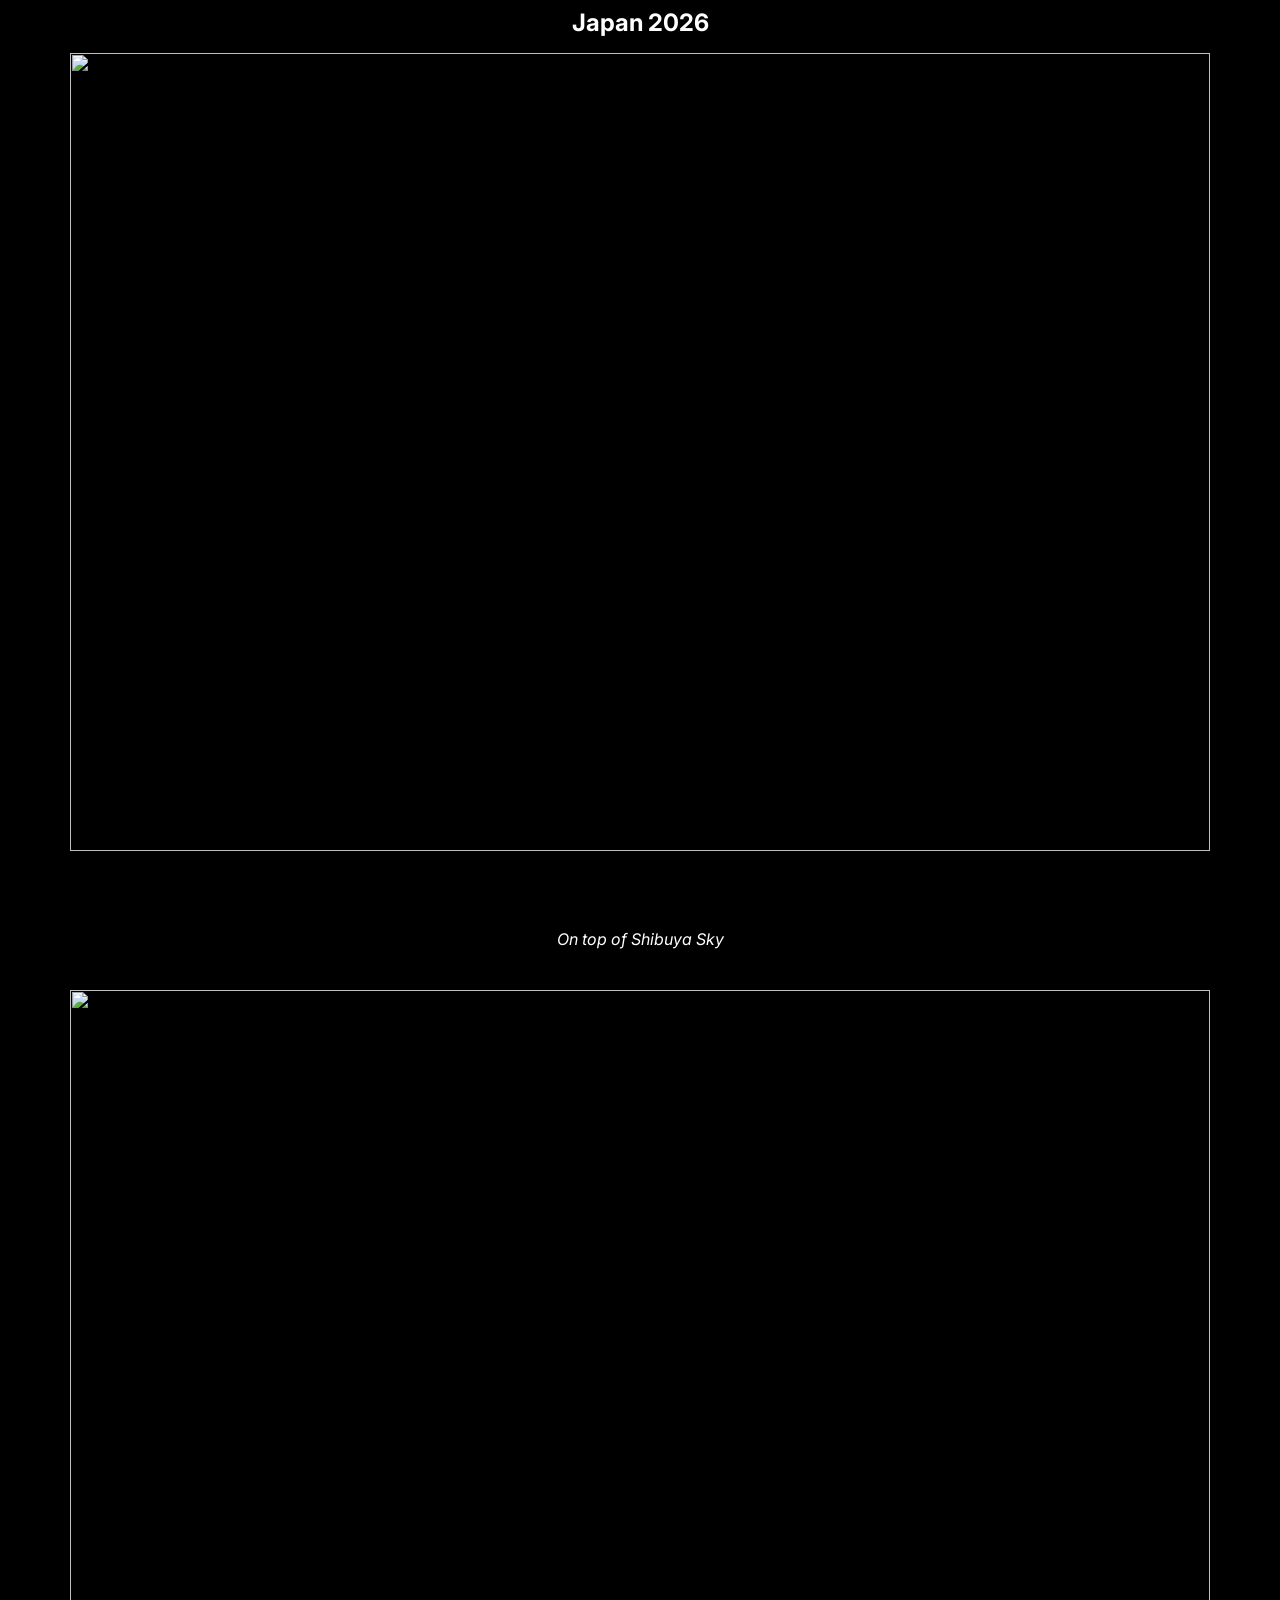
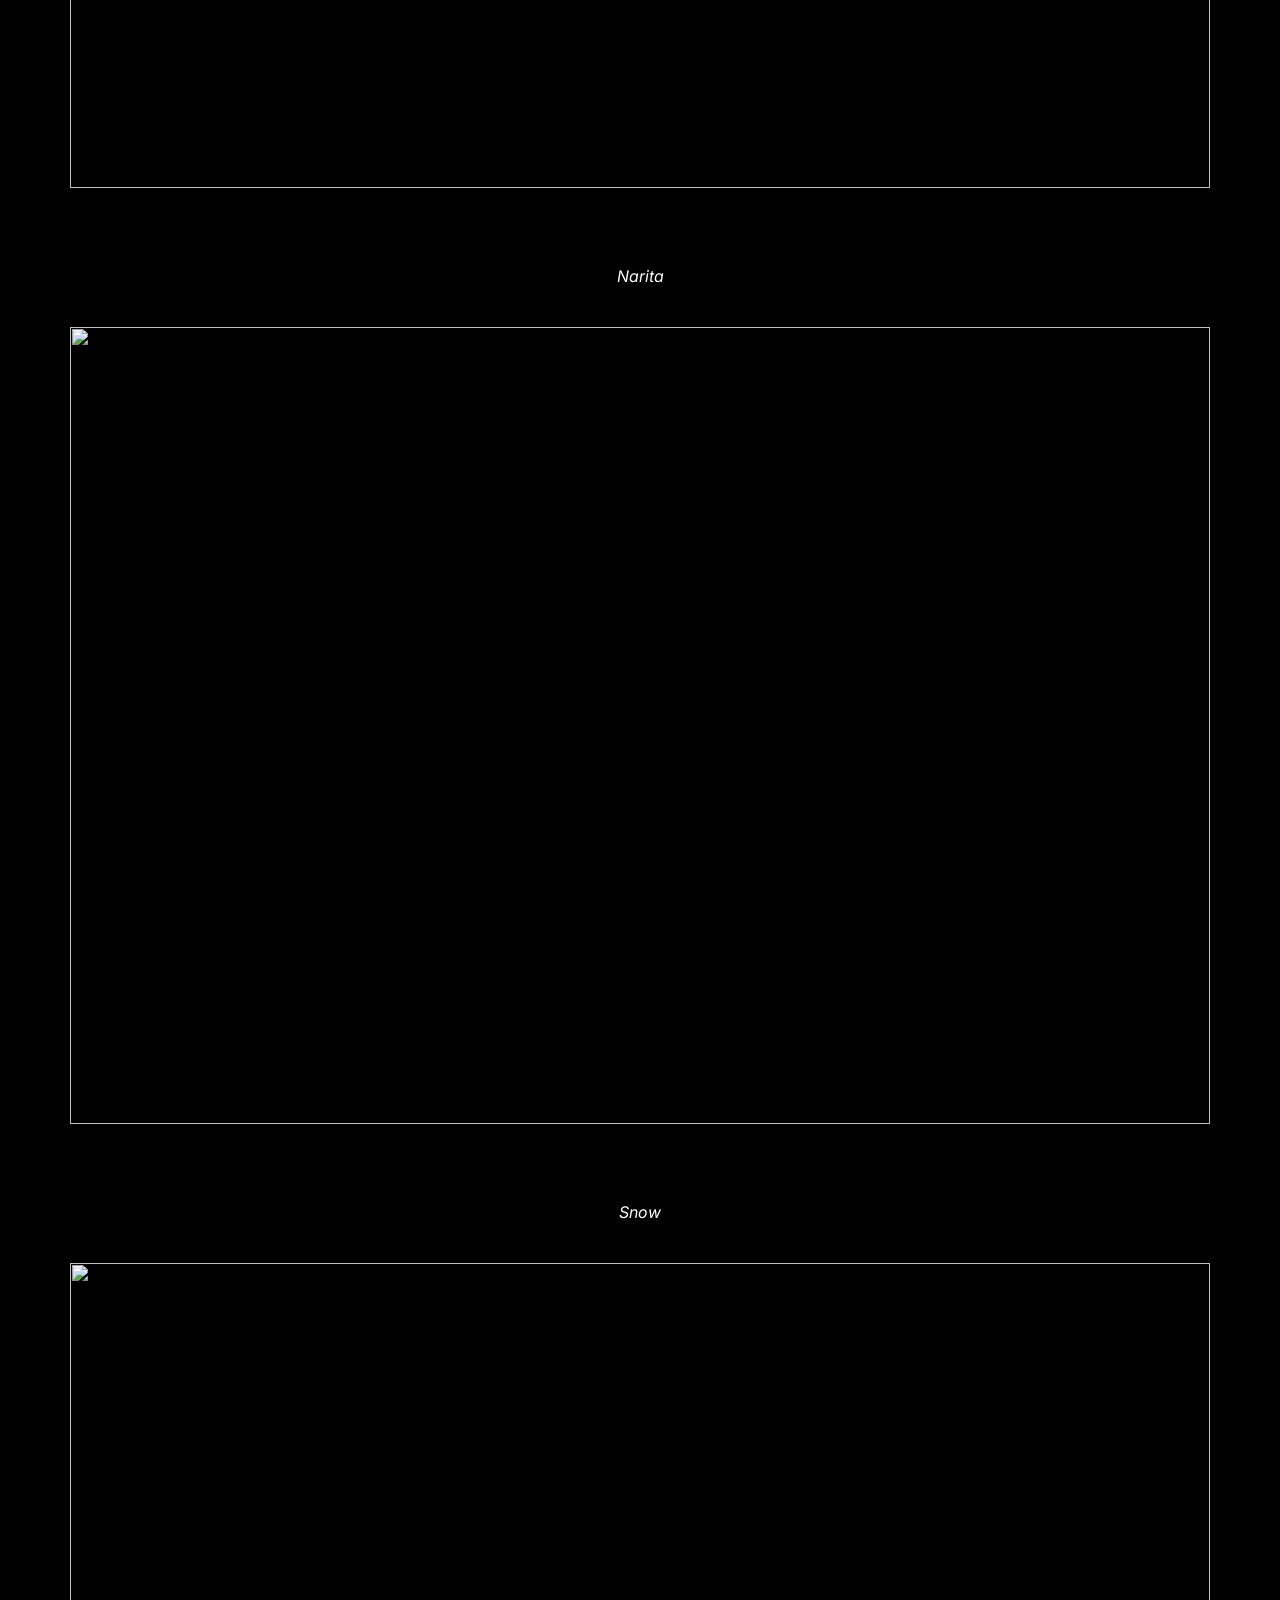
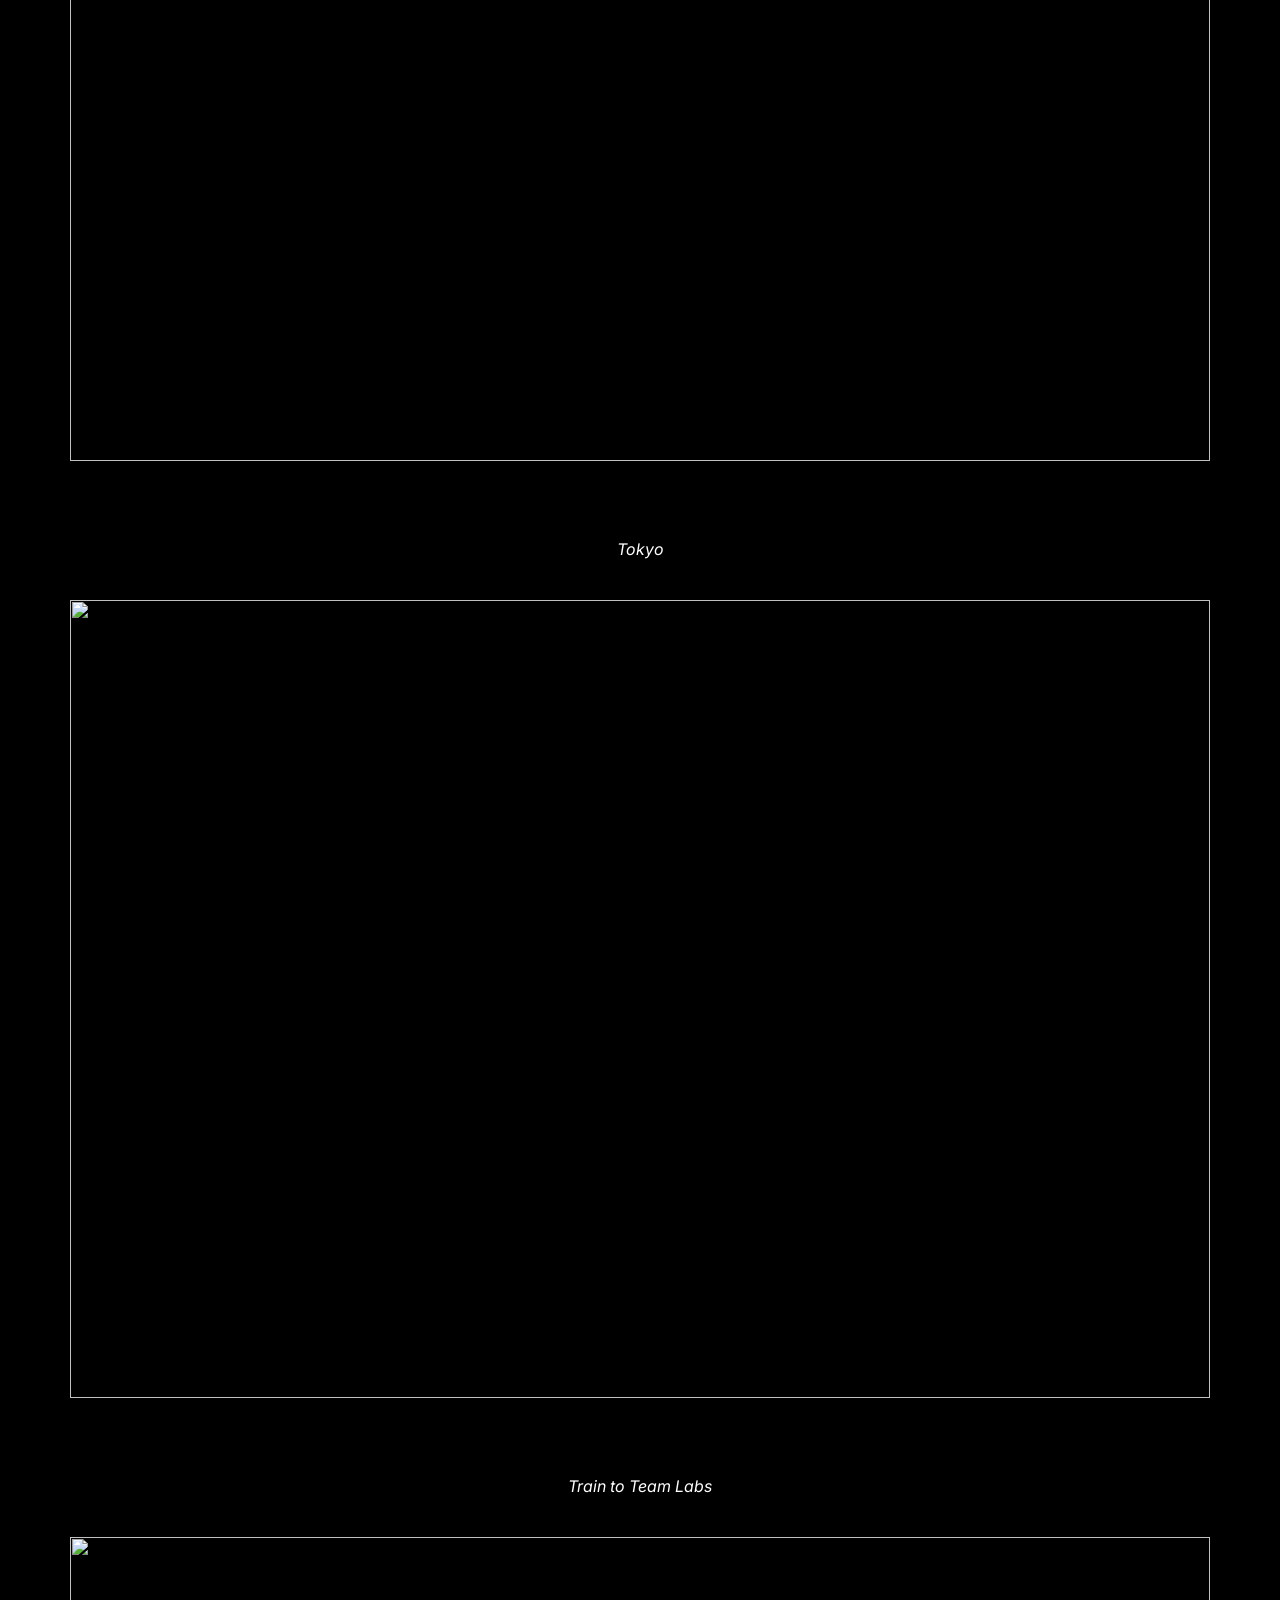
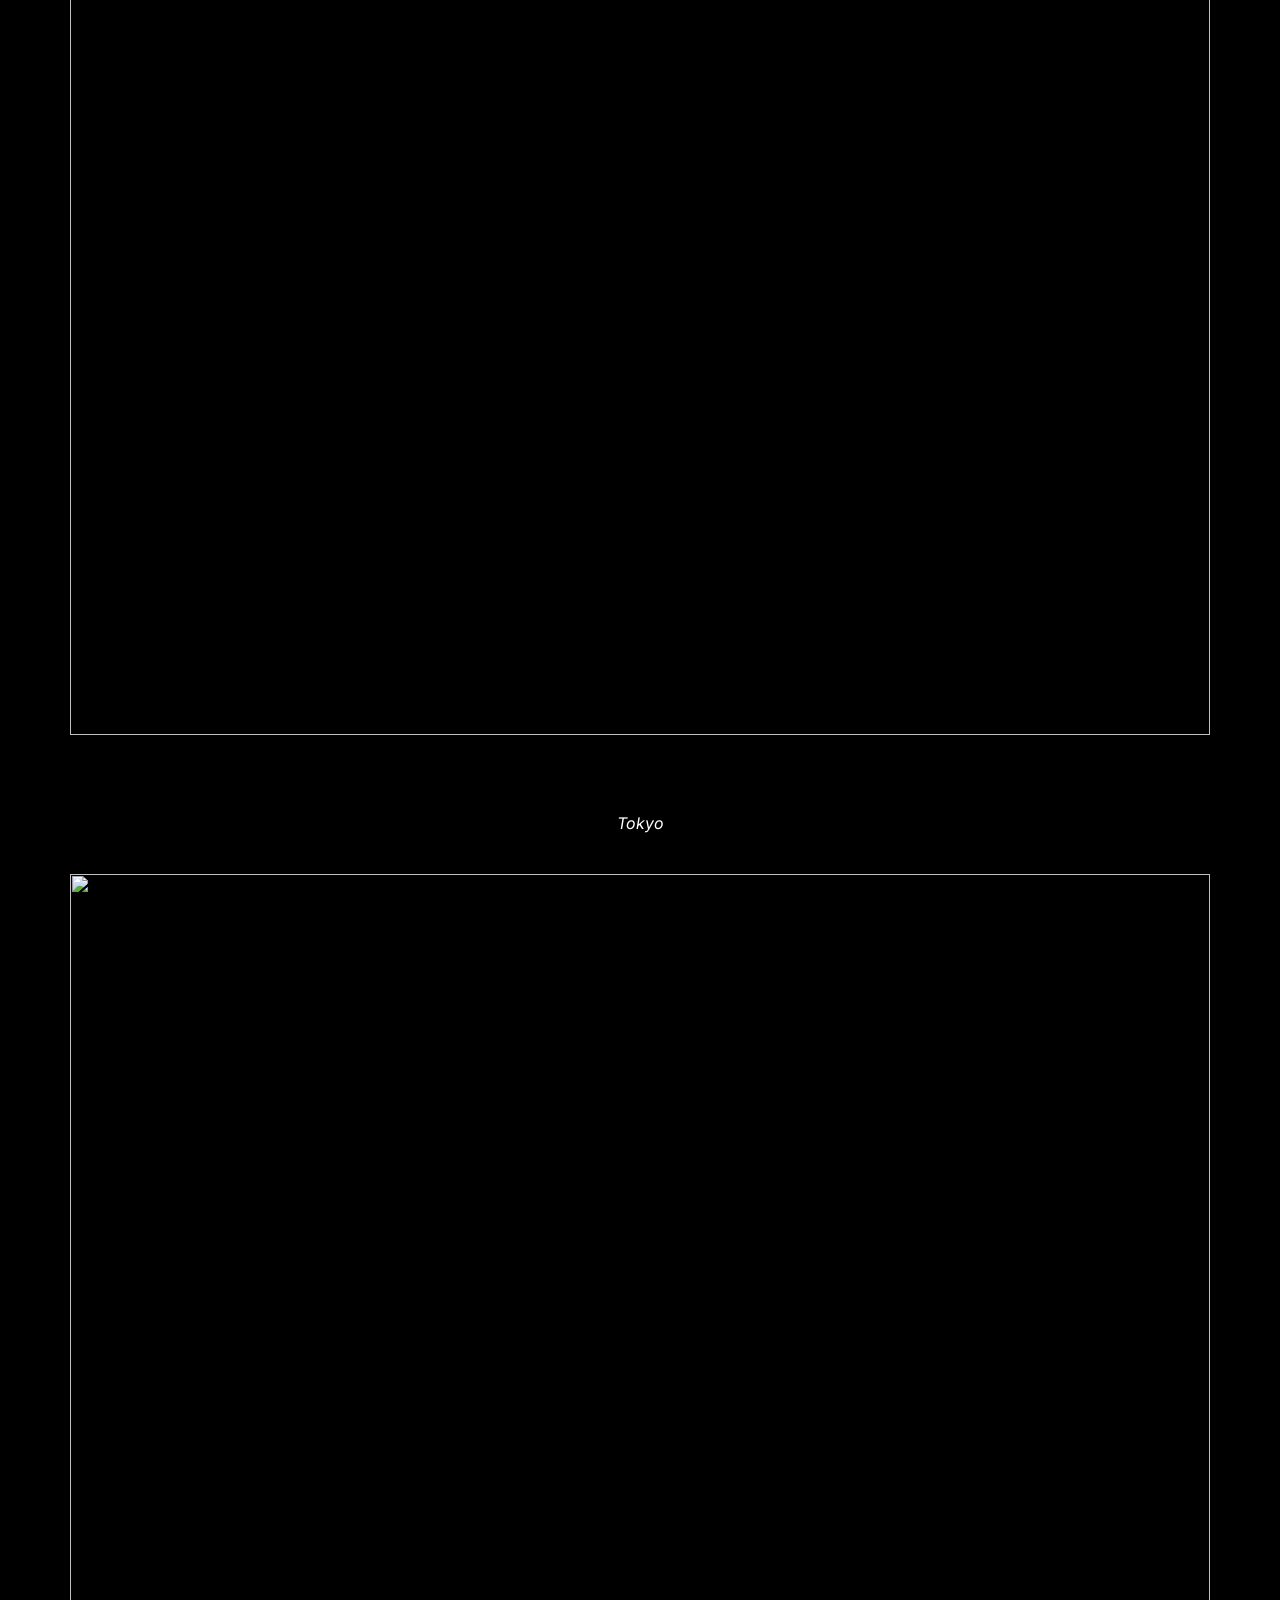
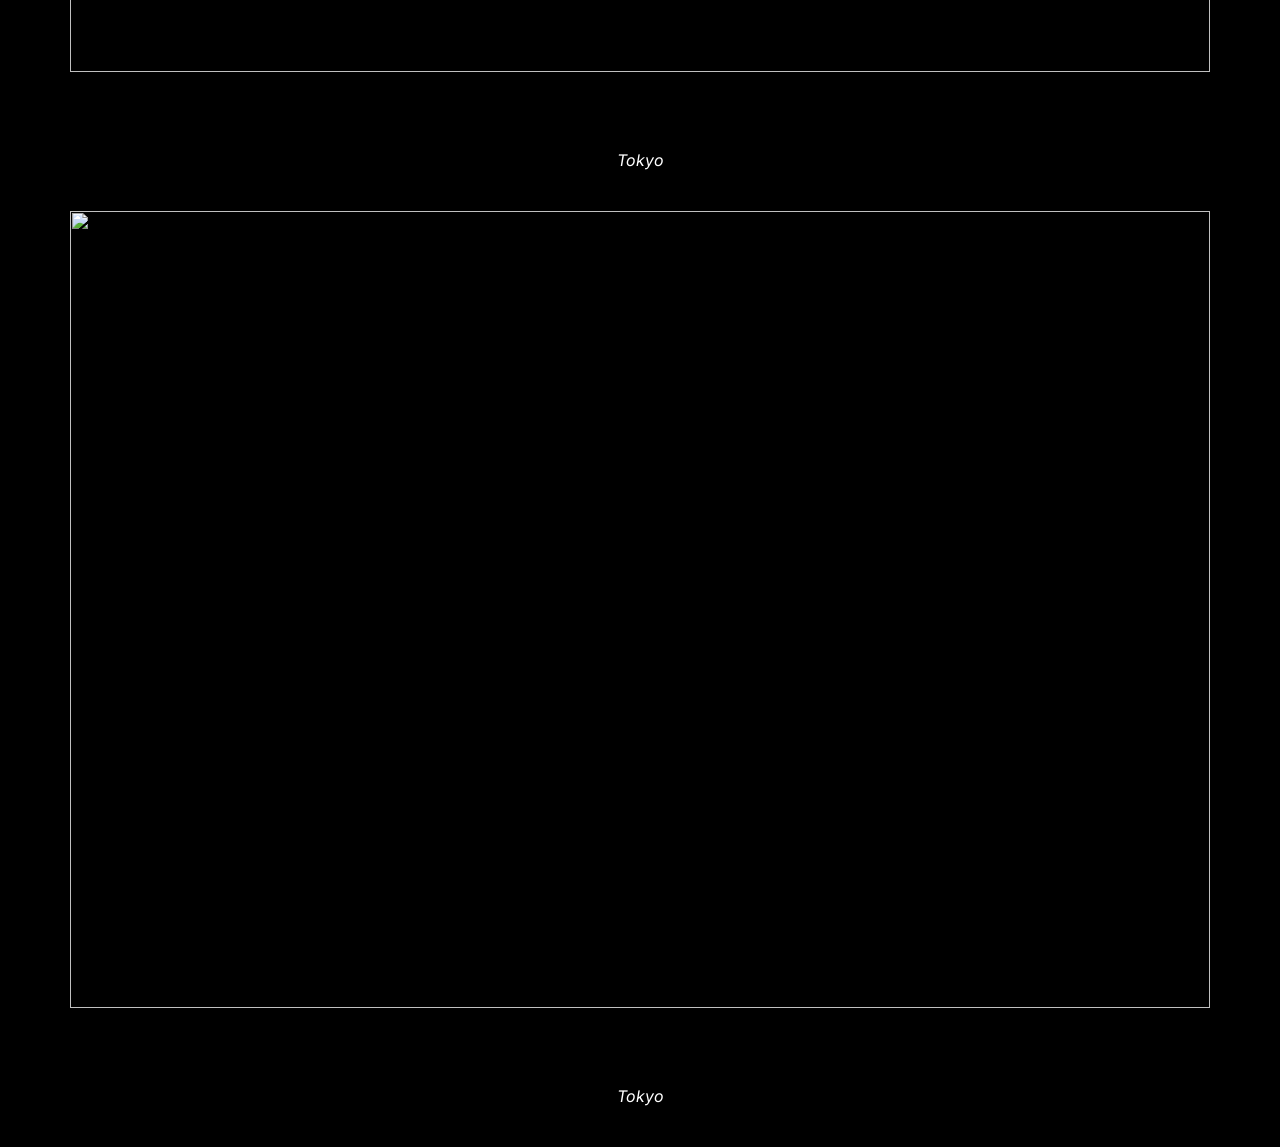
==== japan2026.html @ fd0d2f15 "Japan post, index page" ====
<html>
    <head>
<title>Adam's Photography</title>
<link rel="stylesheet" href="/styles.css">
<link rel="preconnect" href="https://fonts.googleapis.com">
<link rel="preconnect" href="https://fonts.gstatic.com" crossorigin>
<link href="https://fonts.googleapis.com/css2?family=Inter:ital,opsz,wght@0,14..32,100..900;1,14..32,100..900&display=swap" rel="stylesheet">
<style>
    body {
    background-color: black;
    }
    h1,p {
        color: white;
    }
</style>   
</head>
    <body>
        <div align="center">
            <h1>Japan 2026</h1>
            <img width="95%" src="/japan2026/japan1.jpg" />
            <p class="caption-white">On top of Shibuya Sky</p>
            <img width="95%" src="/japan2026/japan2.jpg" />
            <p class="caption-white">Narita</p>
            <img width="95%" src="/japan2026/japan3.jpg" />
            <p class="caption-white">Snow</p>
            <img width="95%" src="/japan2026/japan4.jpg" />
            <p class="caption-white">Tokyo</p>
            <img width="95%" src="/japan2026/japan5.jpg" />
            <p class="caption-white">Train to Team Labs</p>
            <img width="95%" src="/japan2026/japan6.jpg" />
            <p class="caption-white">Tokyo</p>
            <img width="95%" src="/japan2026/japan7.jpg" />
            <p class="caption-white">Tokyo</p>
            <img width="95%" src="/japan2026/japan8.jpg" />
            <p class="caption-white">Tokyo</p>
    </body>
    </div>
</html>
---- styles.css ----
h1 {
  font-family: "Inter", sans-serif;
  font-optical-sizing: auto;
  font-weight: <weight>;
  font-style: normal;
  font-size: 24px;
}
p, th, td {
  font-family: "Inter", sans-serif;
  font-optical-sizing: auto;
  font-weight: <weight>;
  font-style: normal;
}

p.caption-white {
    color:white;
    font-style:italic;
    padding-bottom: 25px;
}

img {
    padding-bottom: 20px;
}
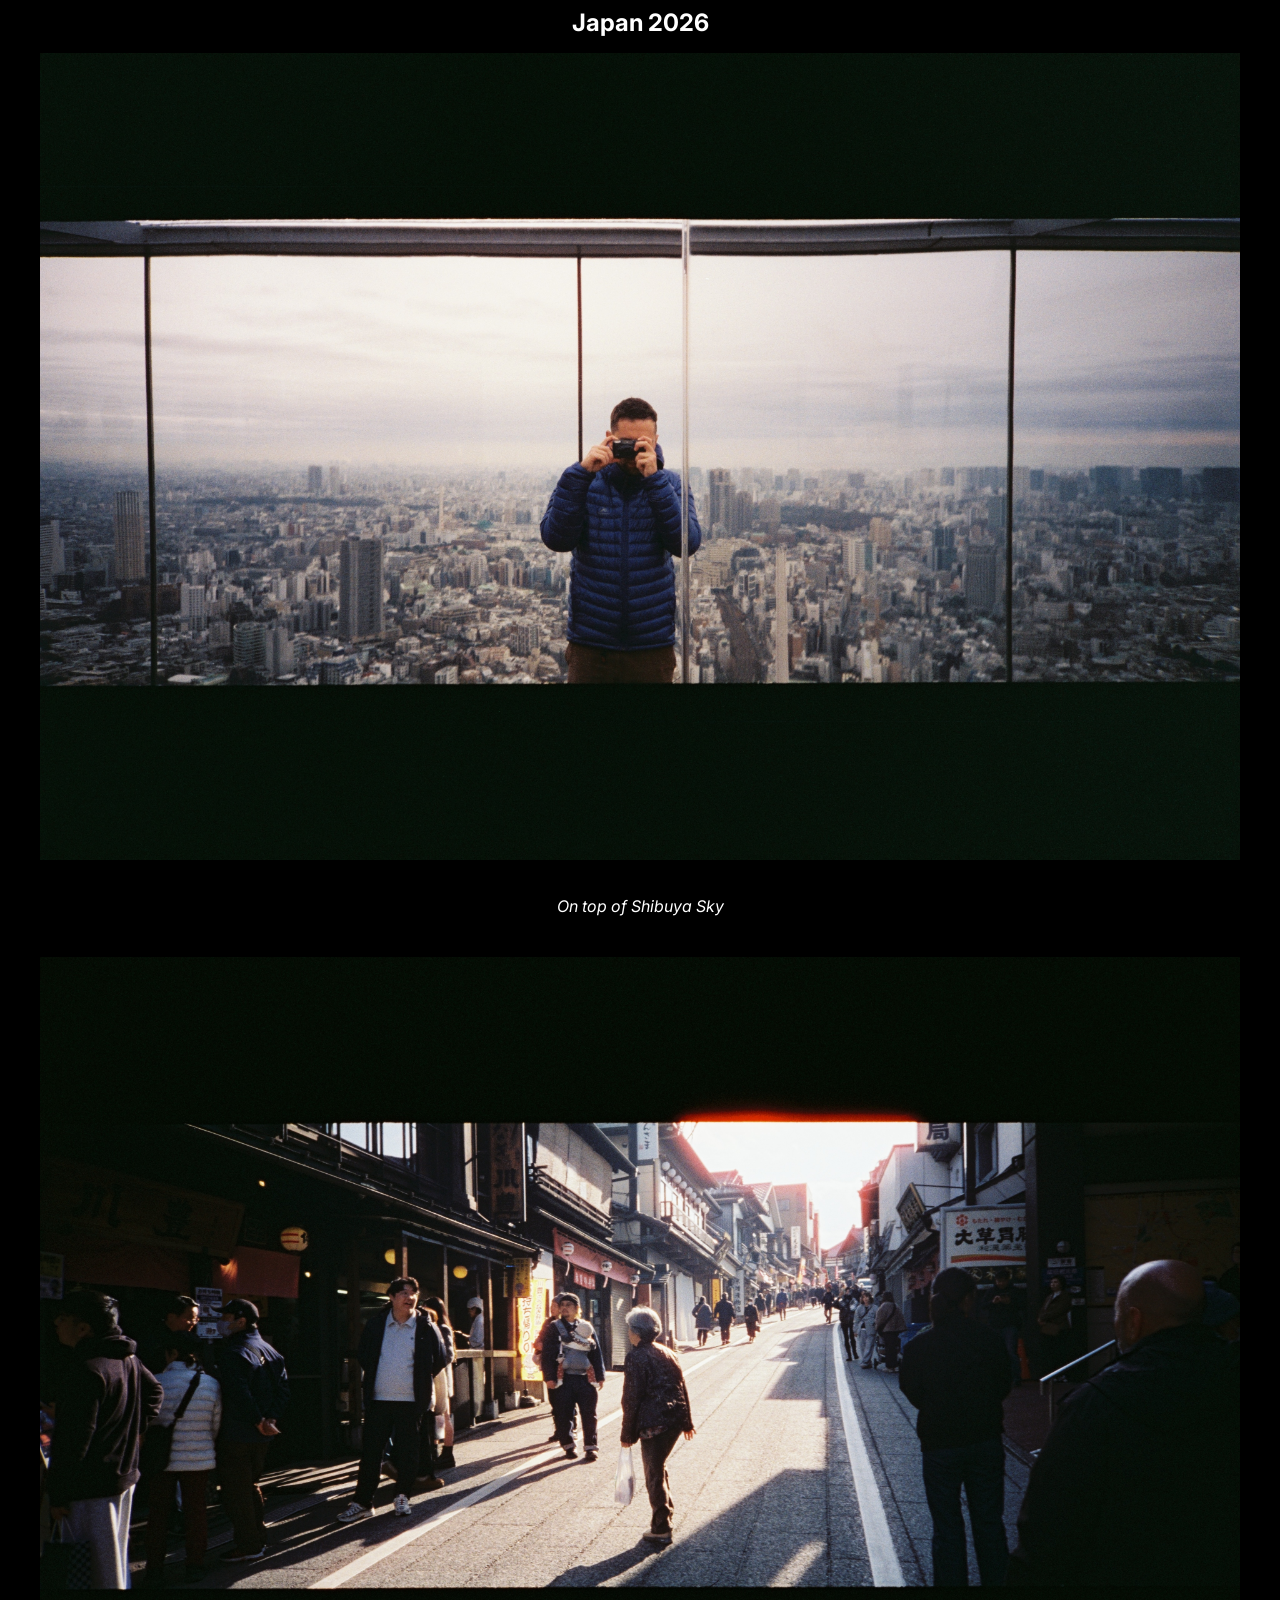
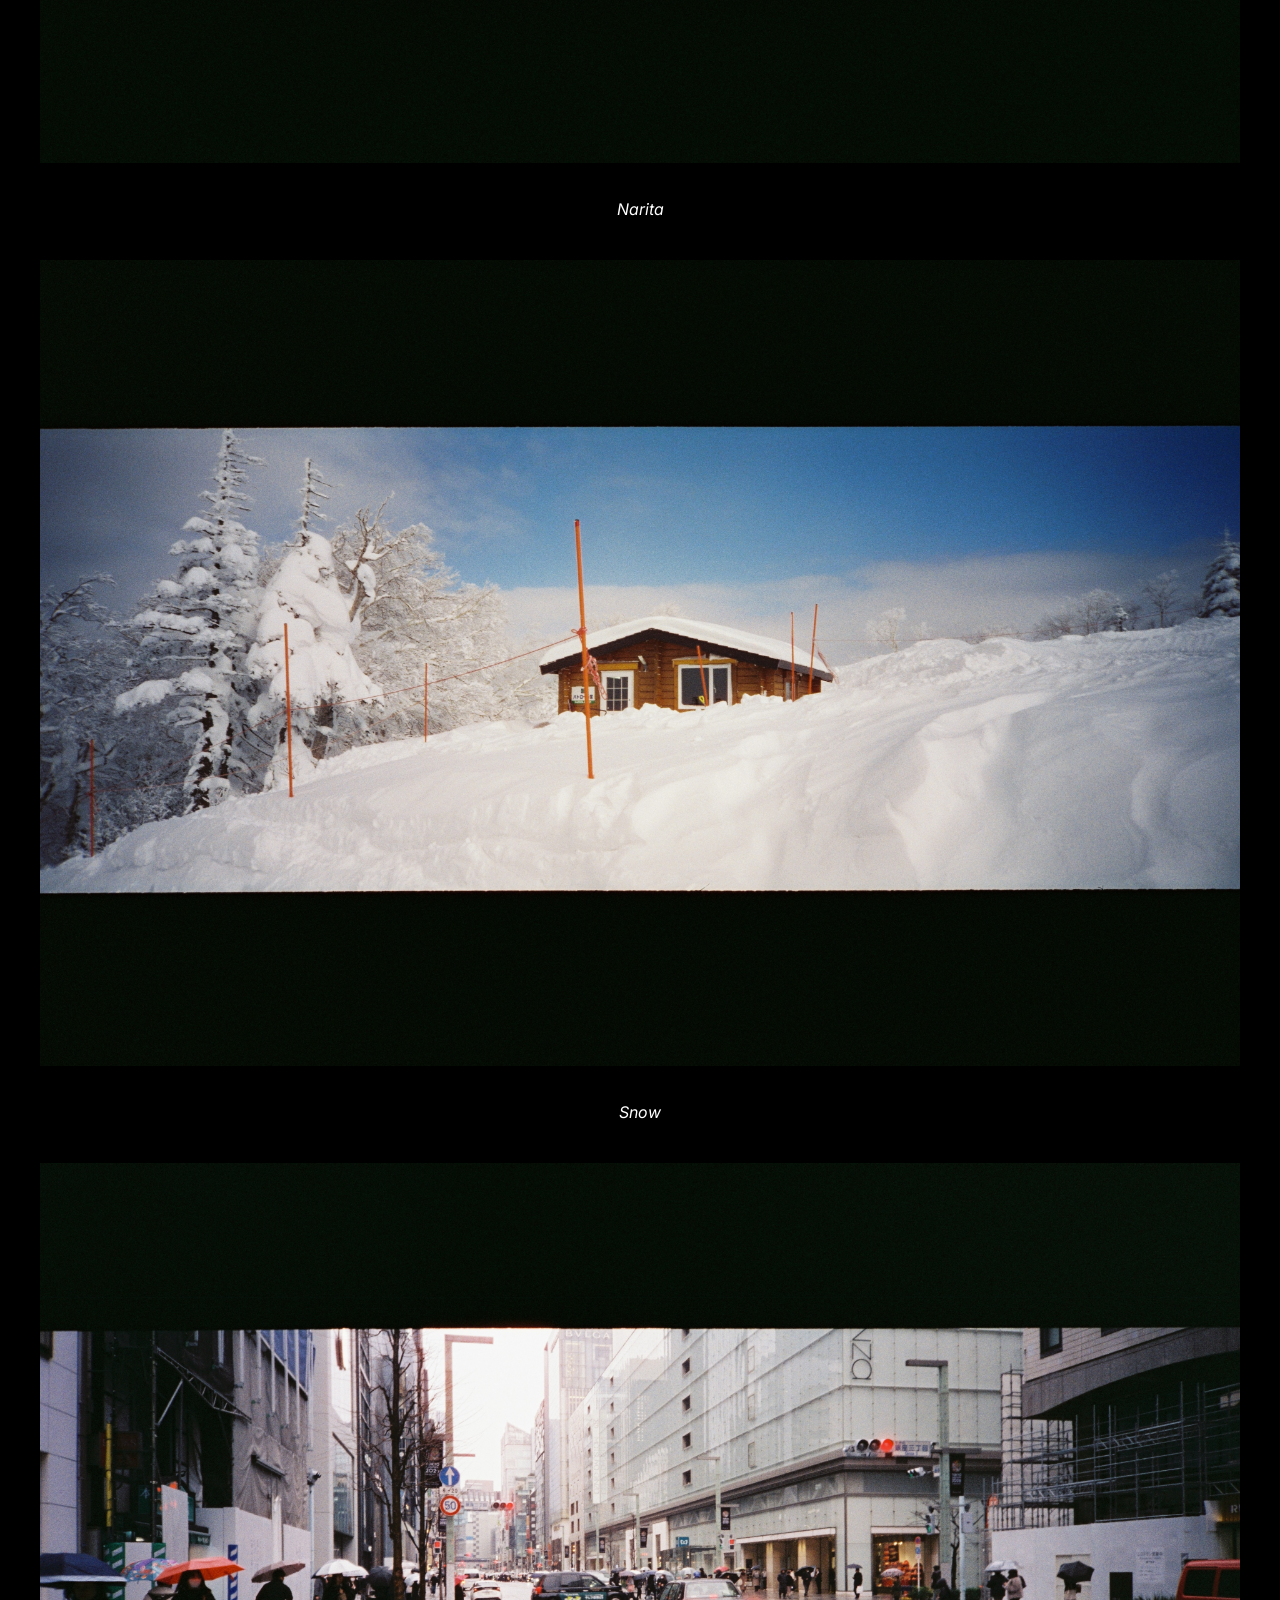
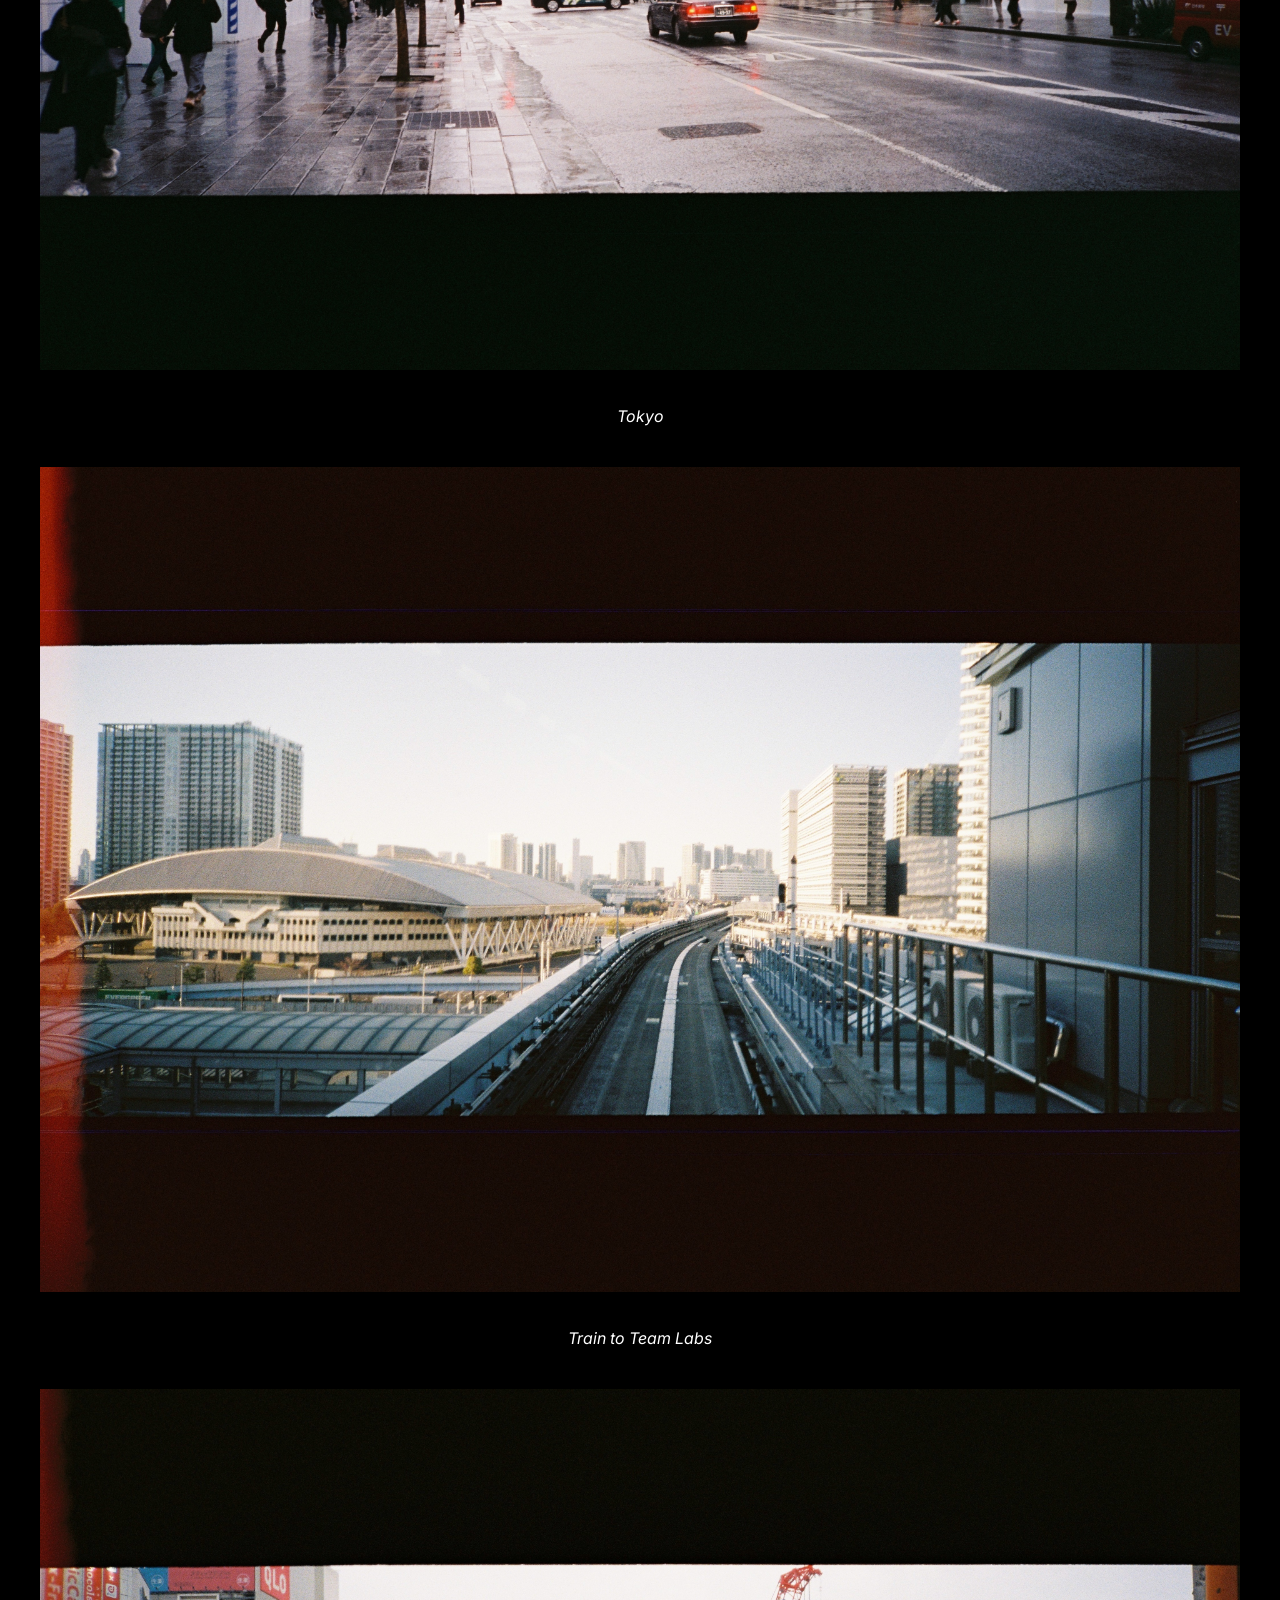
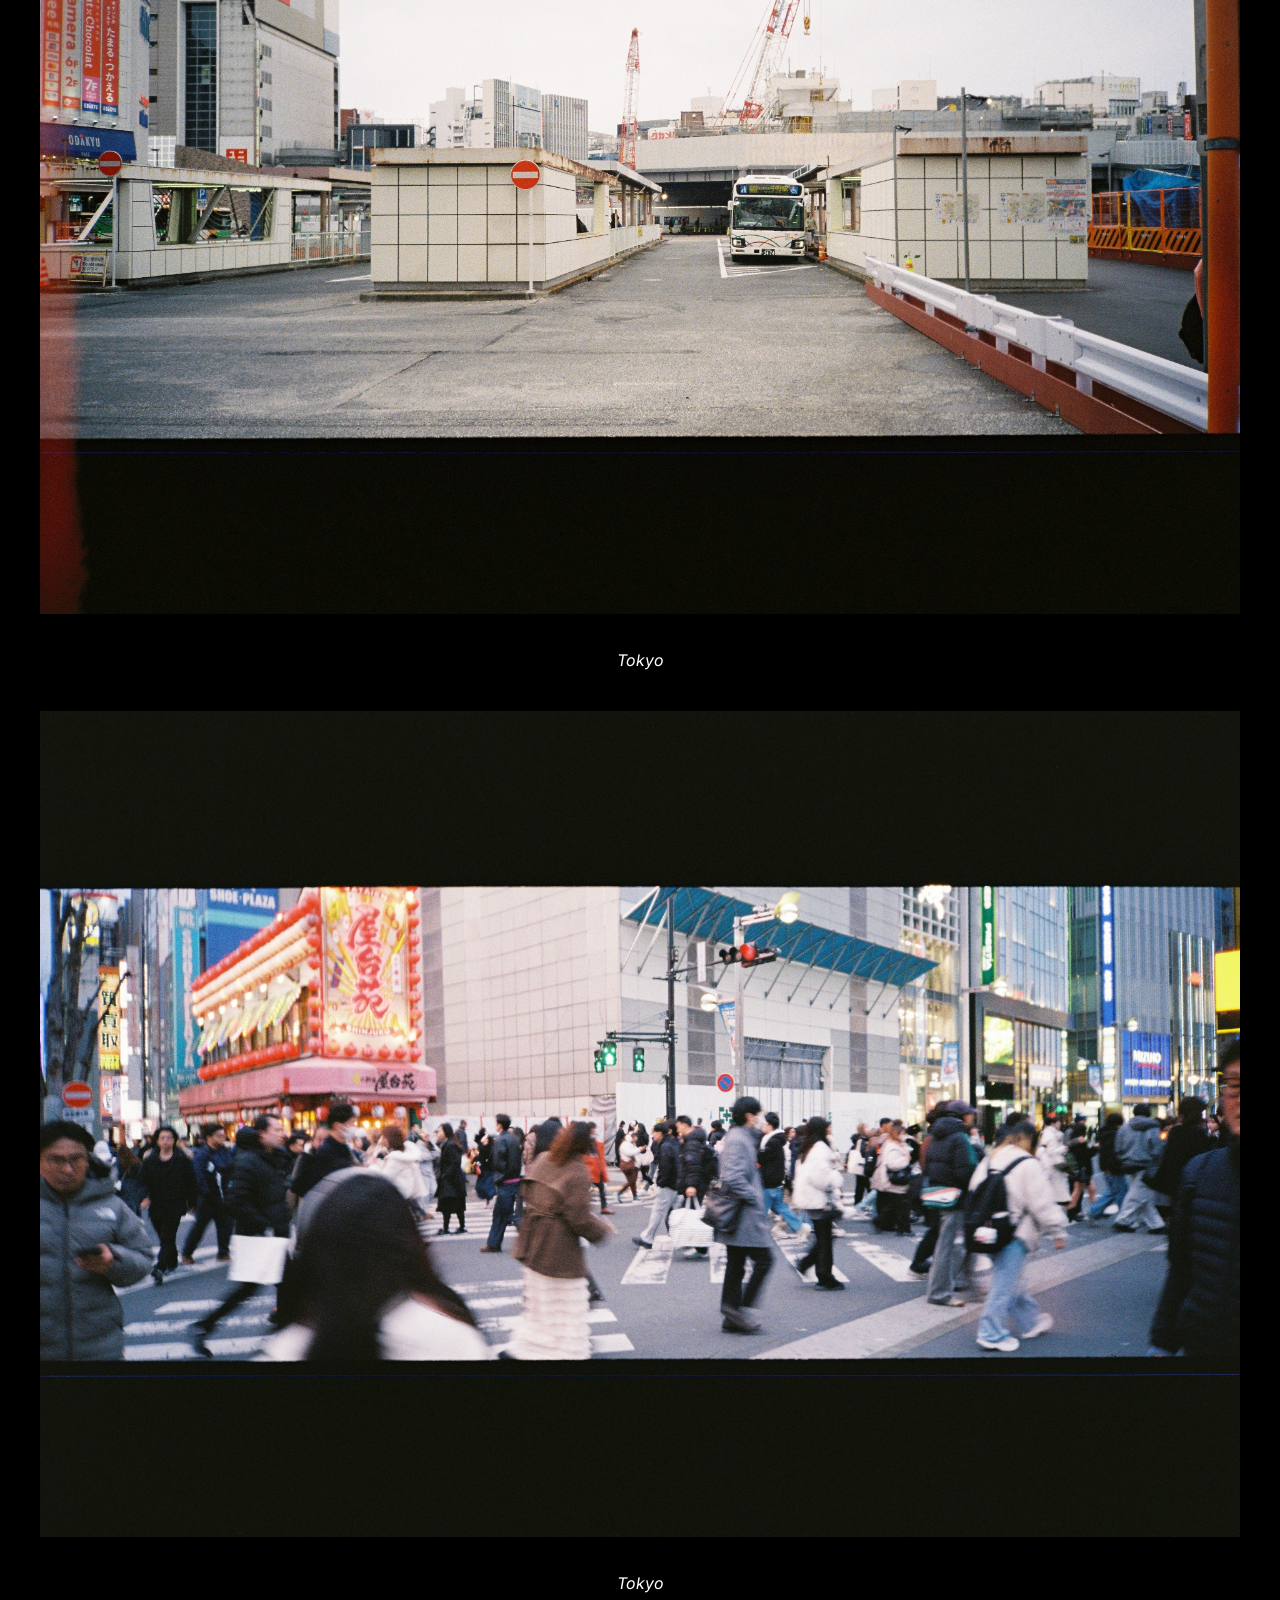
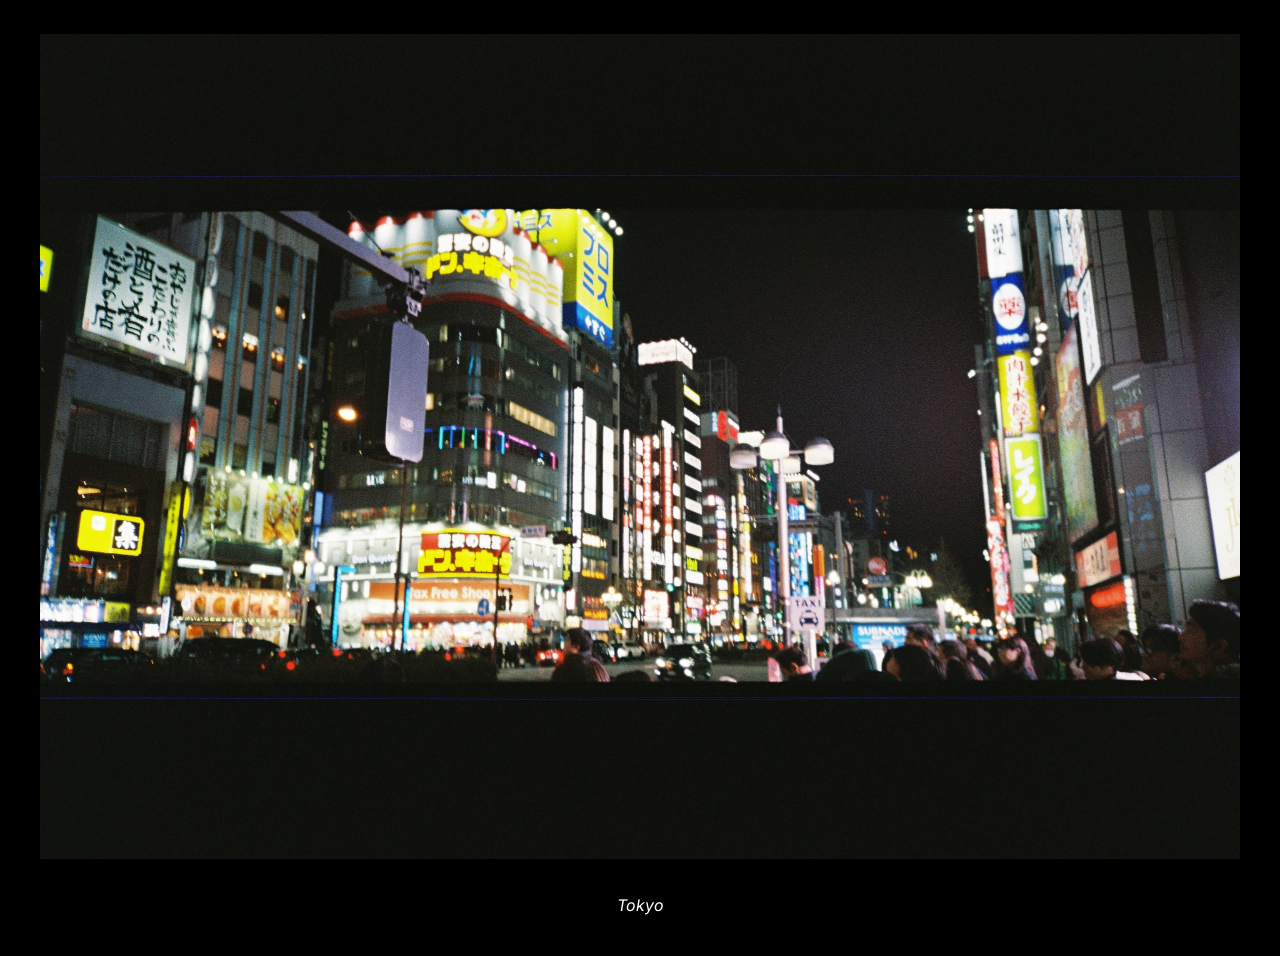
==== commit 3044695e: "Update japan2026.html jpg to JPG" ====
--- a/japan2026.html
+++ b/japan2026.html
@@ -17,21 +17,21 @@
     <body>
         <div align="center">
             <h1>Japan 2026</h1>
-            <img width="95%" src="/japan2026/japan1.jpg" />
+            <img width="95%" src="japan2026/japan1.JPG" />
             <p class="caption-white">On top of Shibuya Sky</p>
-            <img width="95%" src="/japan2026/japan2.jpg" />
+            <img width="95%" src="japan2026/japan2.JPG" />
             <p class="caption-white">Narita</p>
-            <img width="95%" src="/japan2026/japan3.jpg" />
+            <img width="95%" src="japan2026/japan3.JPG" />
             <p class="caption-white">Snow</p>
-            <img width="95%" src="/japan2026/japan4.jpg" />
+            <img width="95%" src="japan2026/japan4.JPG" />
             <p class="caption-white">Tokyo</p>
-            <img width="95%" src="/japan2026/japan5.jpg" />
+            <img width="95%" src="japan2026/japan5.JPG" />
             <p class="caption-white">Train to Team Labs</p>
-            <img width="95%" src="/japan2026/japan6.jpg" />
+            <img width="95%" src="japan2026/japan6.JPG" />
             <p class="caption-white">Tokyo</p>
-            <img width="95%" src="/japan2026/japan7.jpg" />
+            <img width="95%" src="japan2026/japan7.JPG" />
             <p class="caption-white">Tokyo</p>
-            <img width="95%" src="/japan2026/japan8.jpg" />
+            <img width="95%" src="japan2026/japan8.JPG" />
             <p class="caption-white">Tokyo</p>
     </body>
     </div>
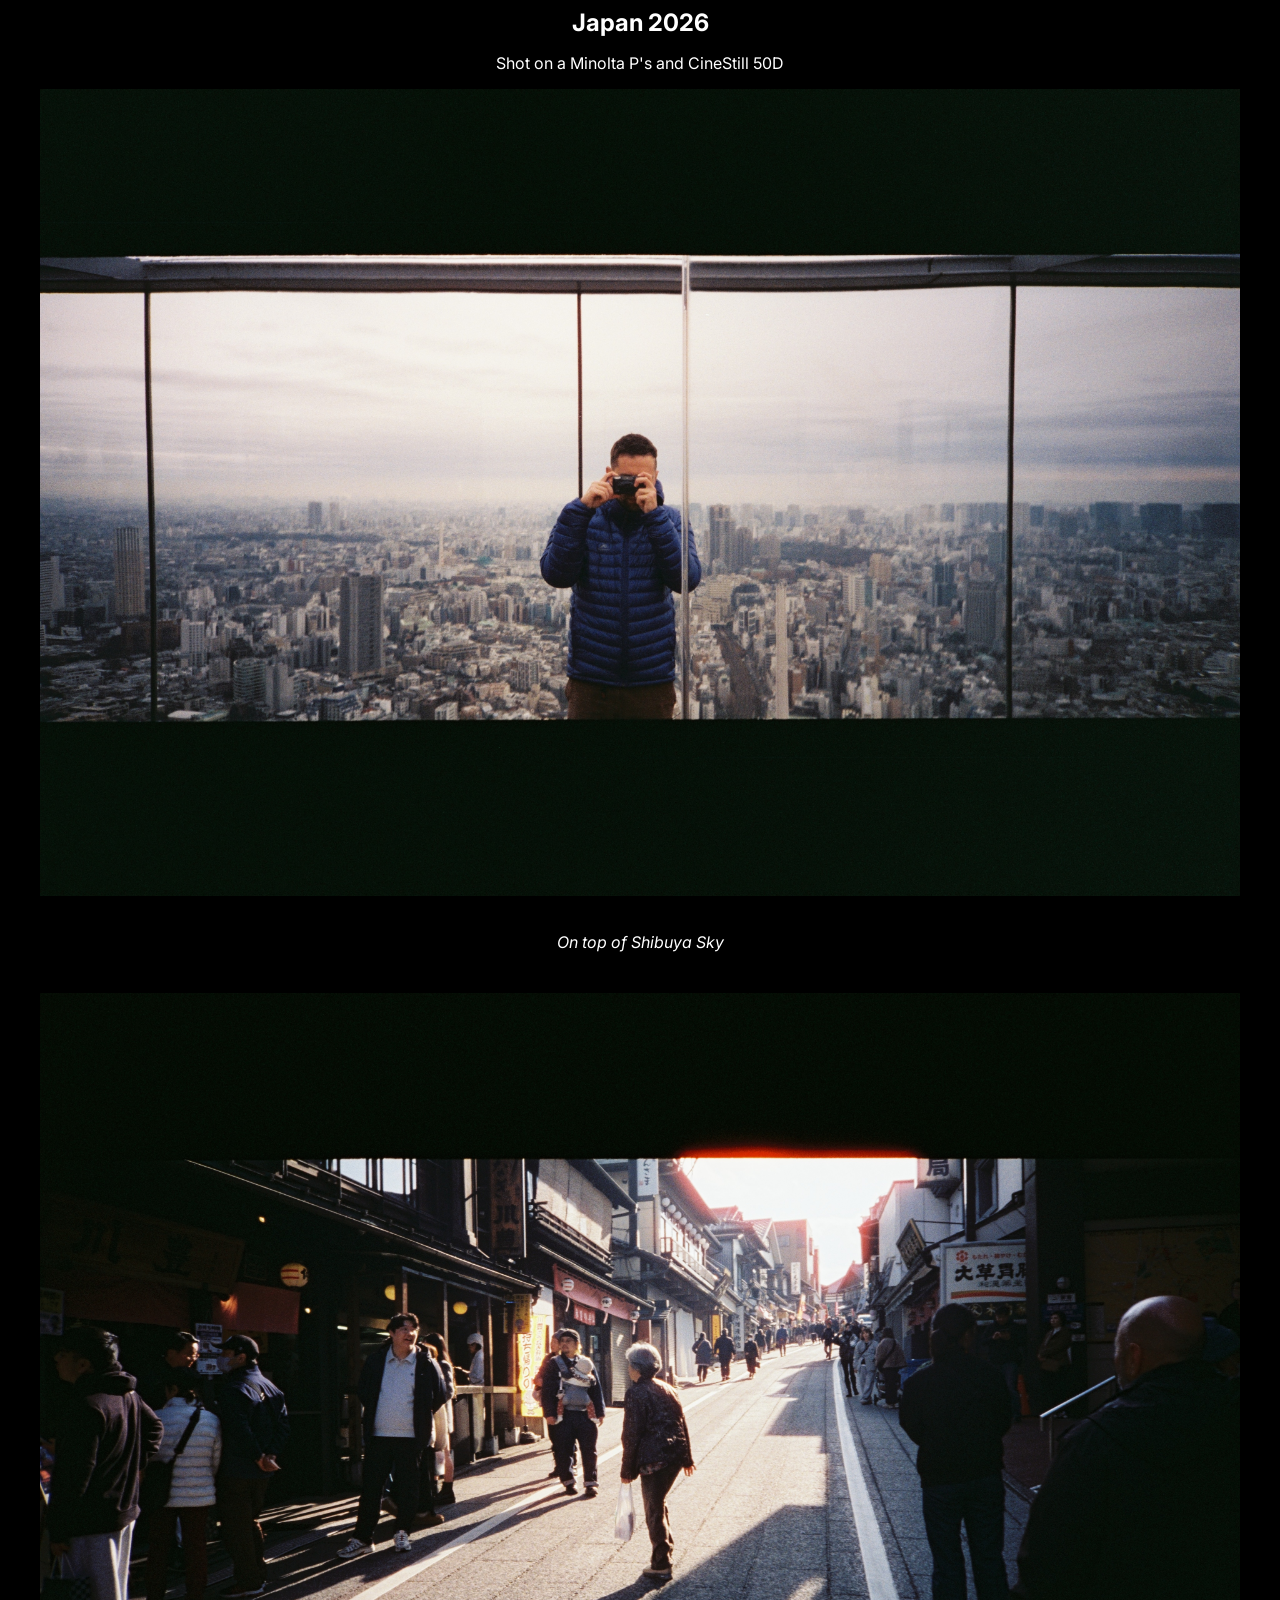
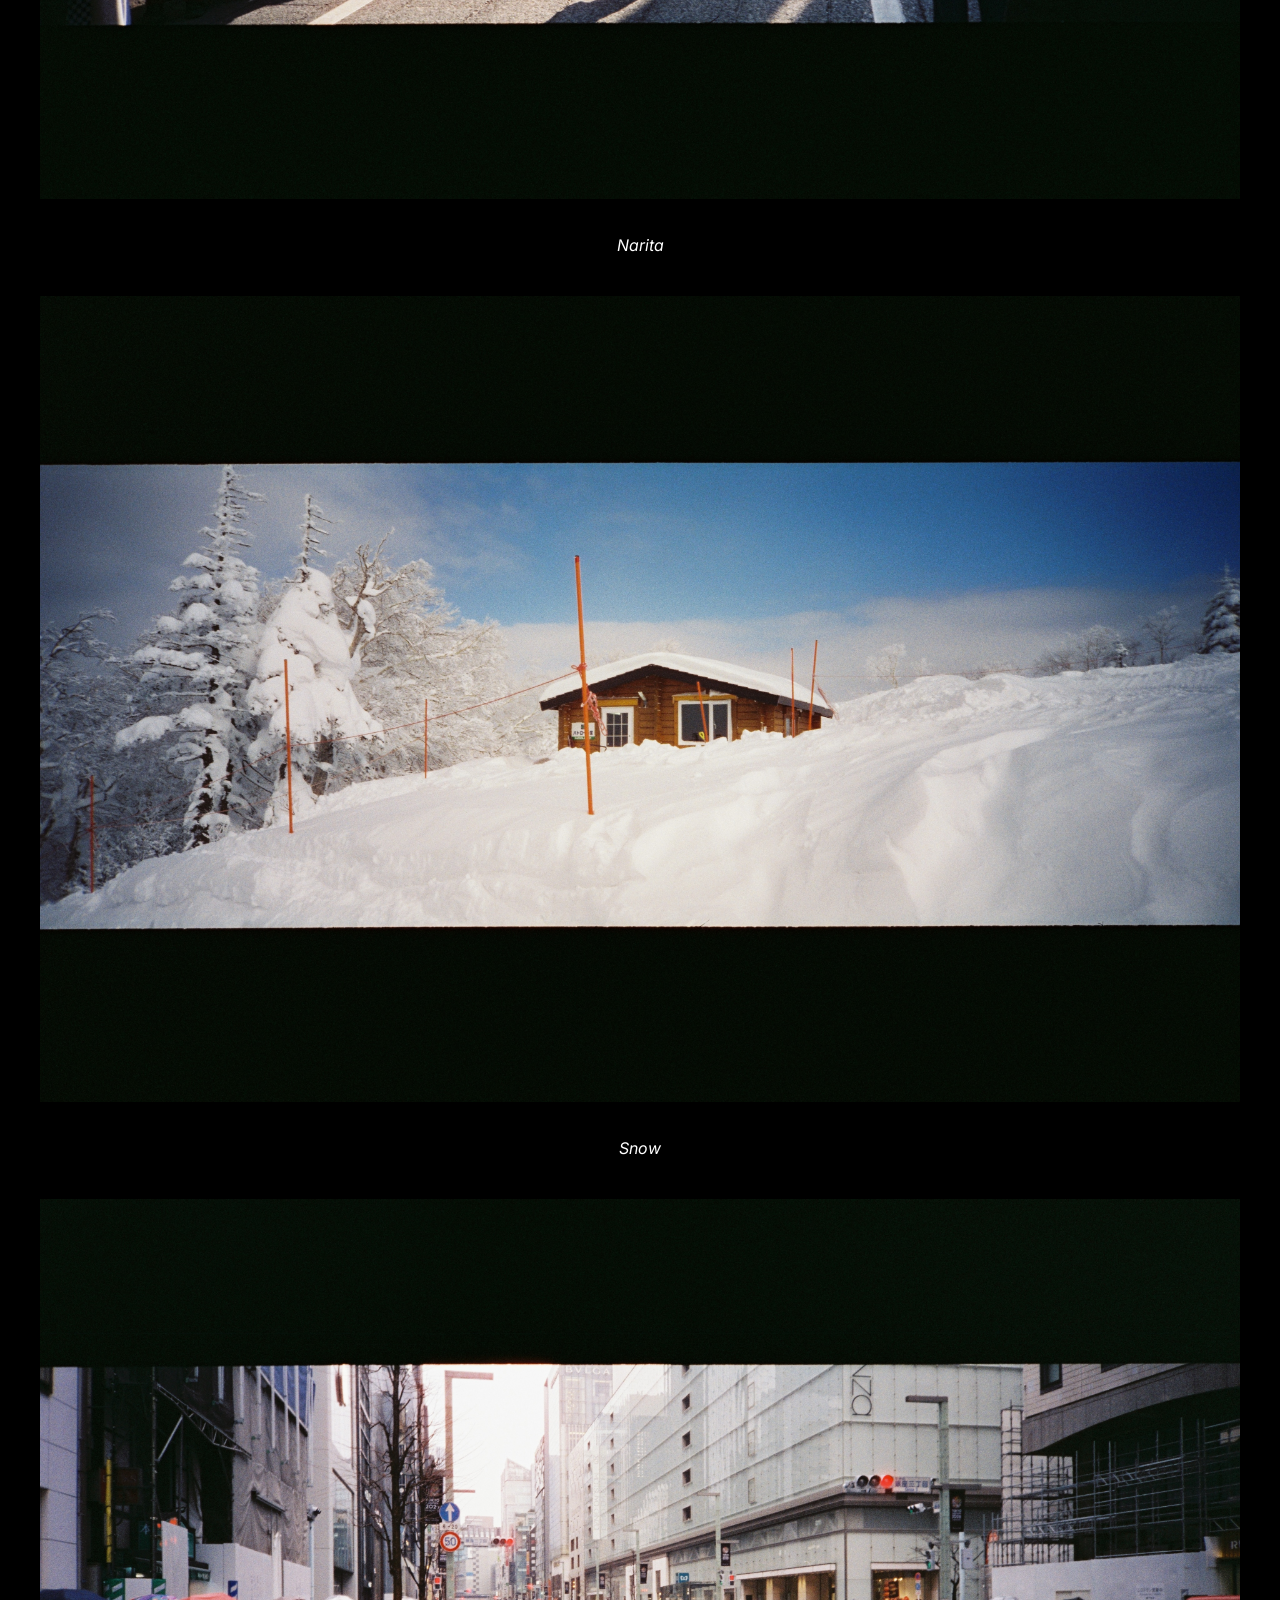
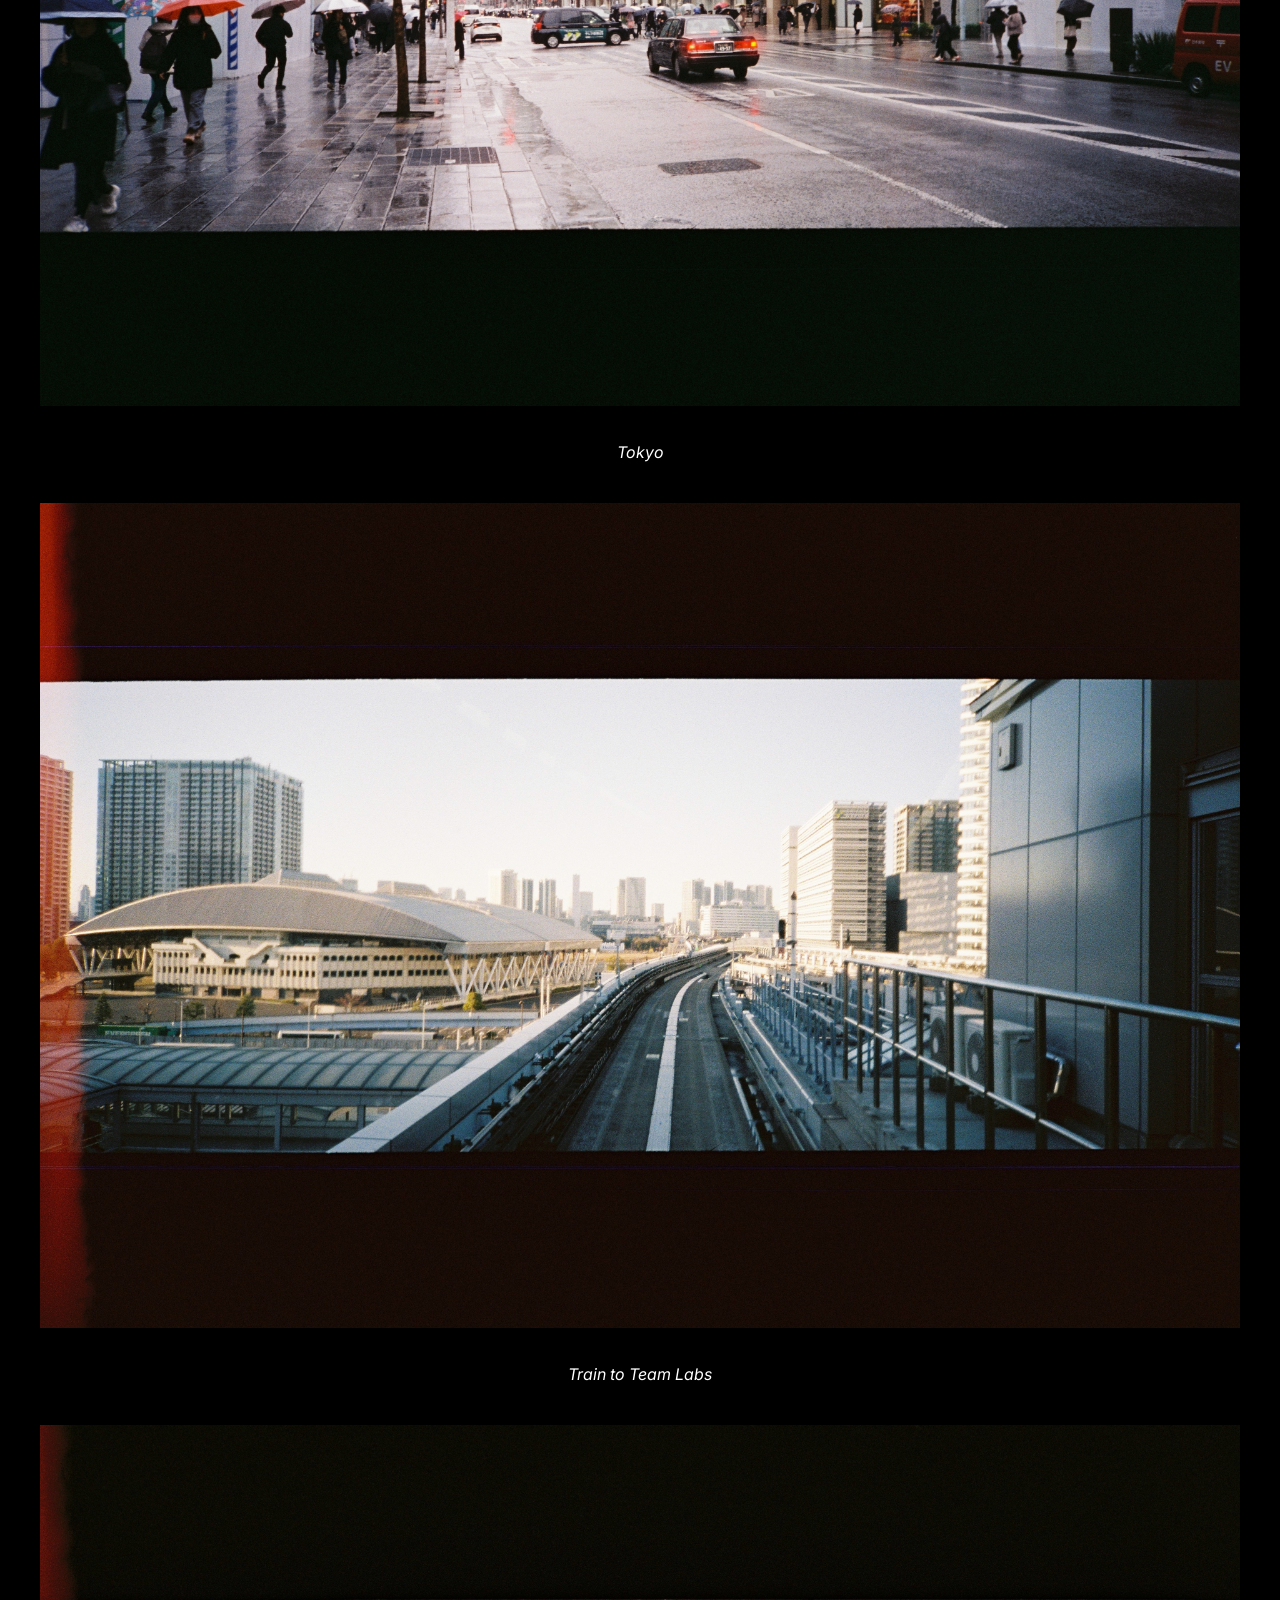
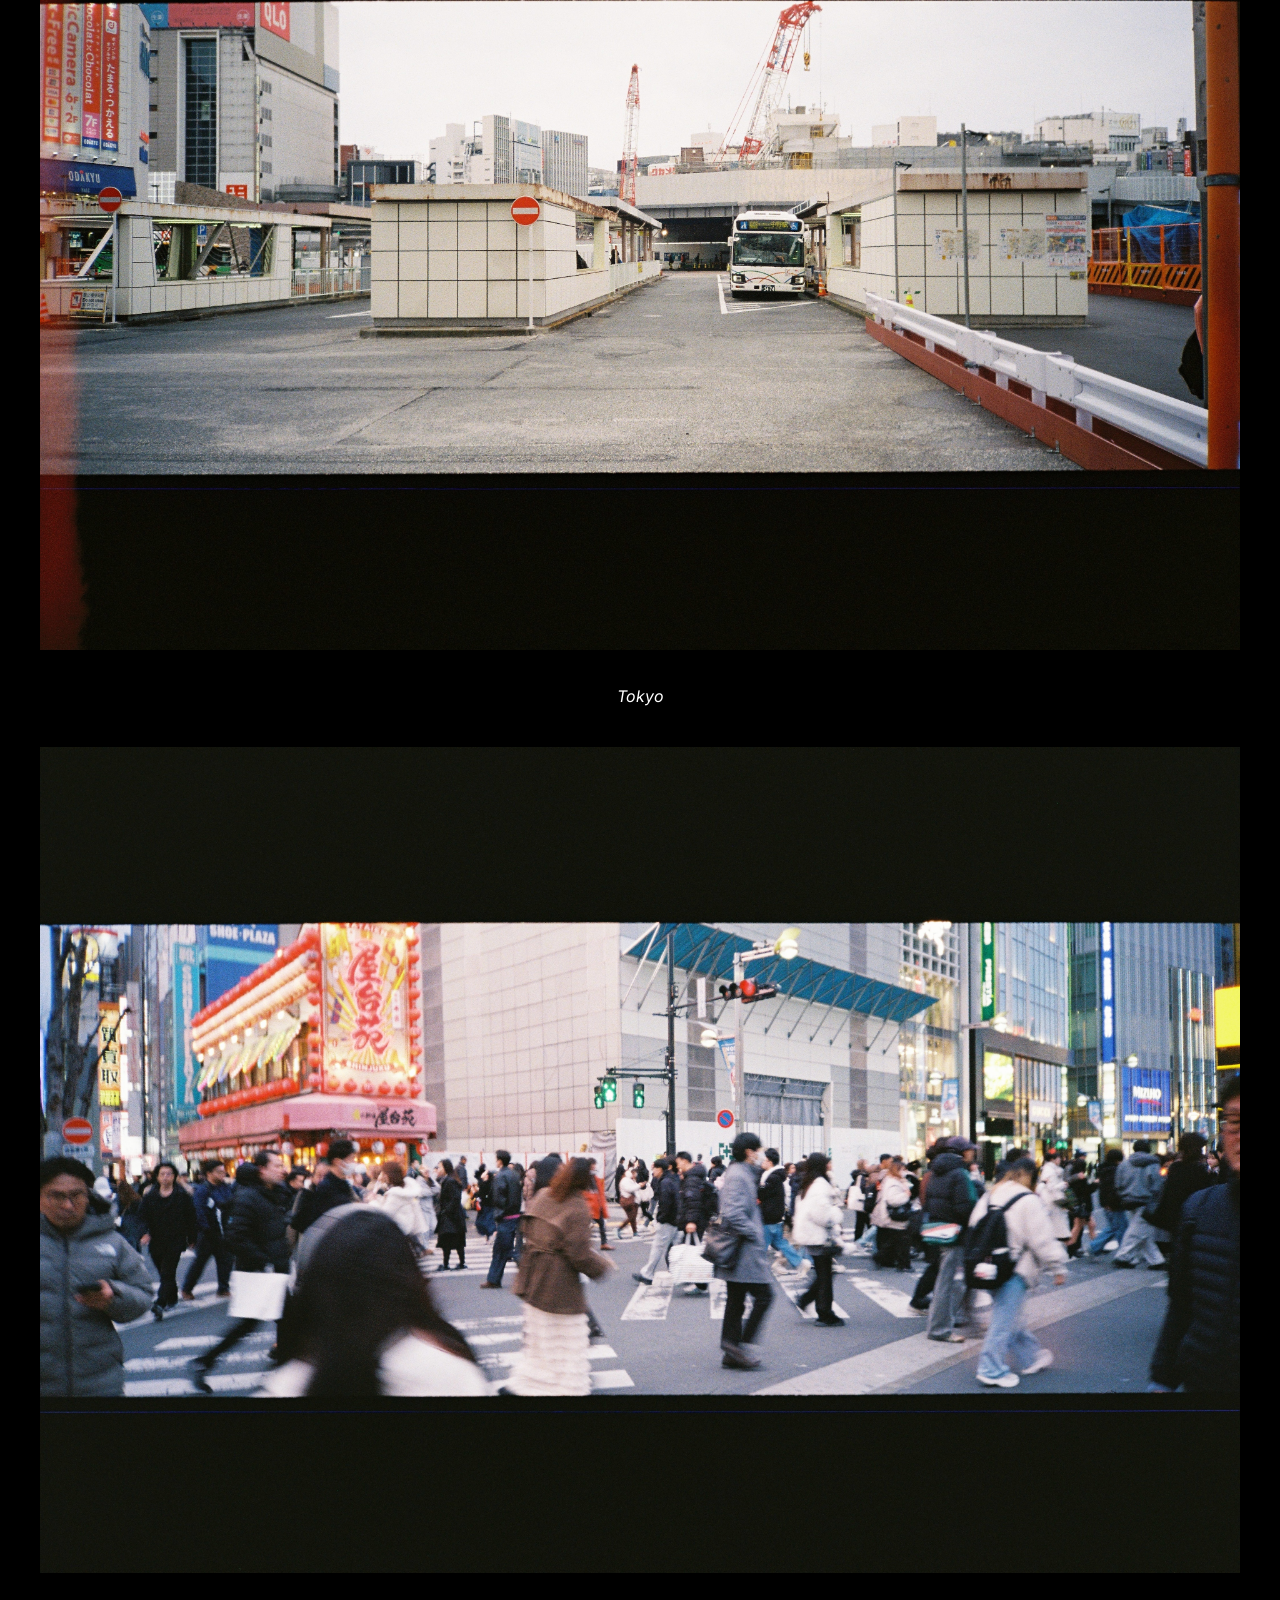
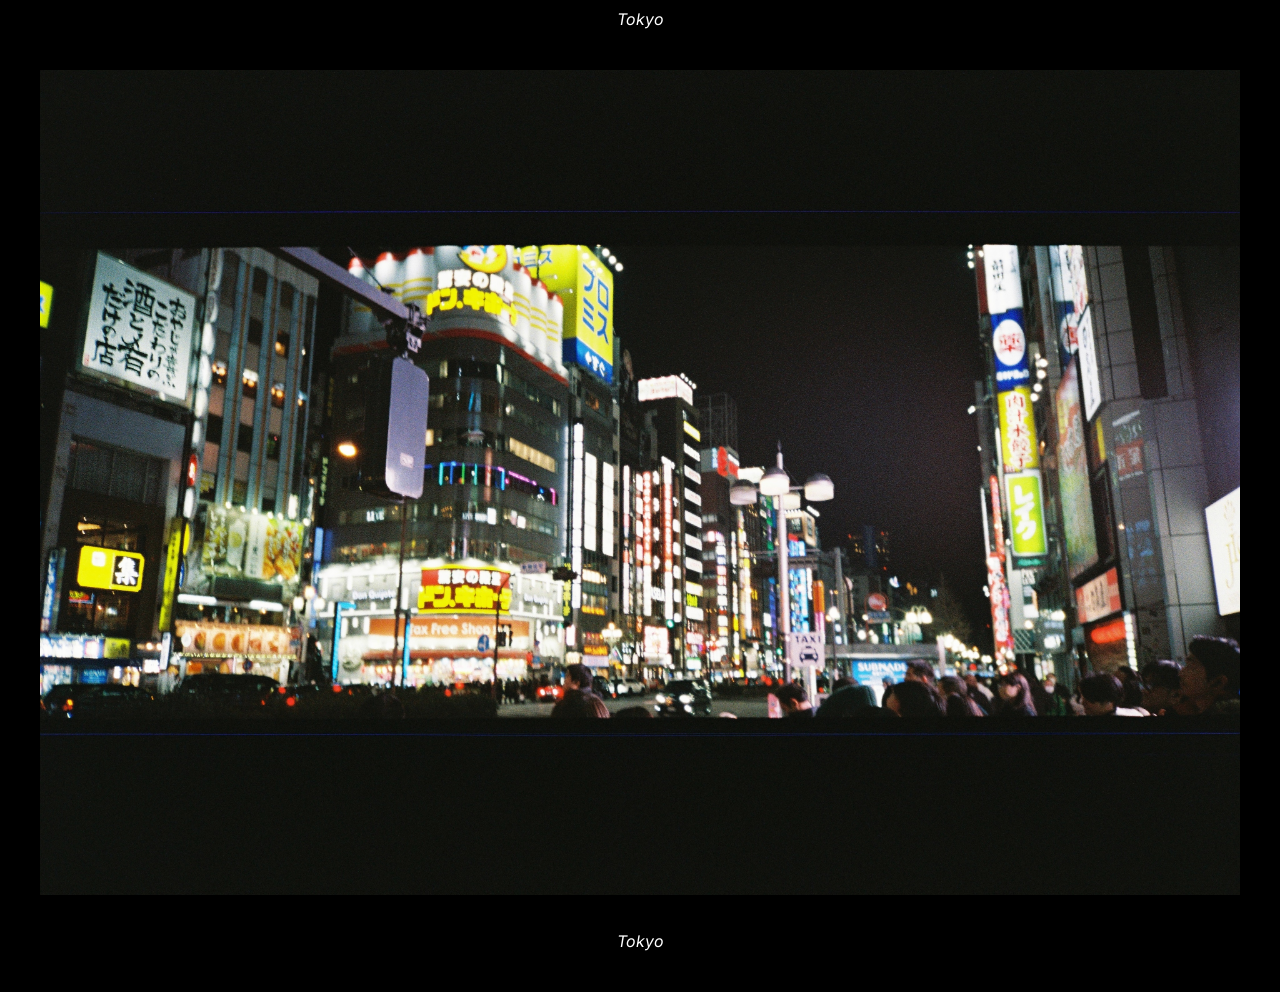
==== commit e211e48b: "Update japan2026.html Add little description" ====
--- a/japan2026.html
+++ b/japan2026.html
@@ -17,6 +17,7 @@
     <body>
         <div align="center">
             <h1>Japan 2026</h1>
+            <p>Shot on a Minolta P's and CineStill 50D</p>
             <img width="95%" src="japan2026/japan1.JPG" />
             <p class="caption-white">On top of Shibuya Sky</p>
             <img width="95%" src="japan2026/japan2.JPG" />
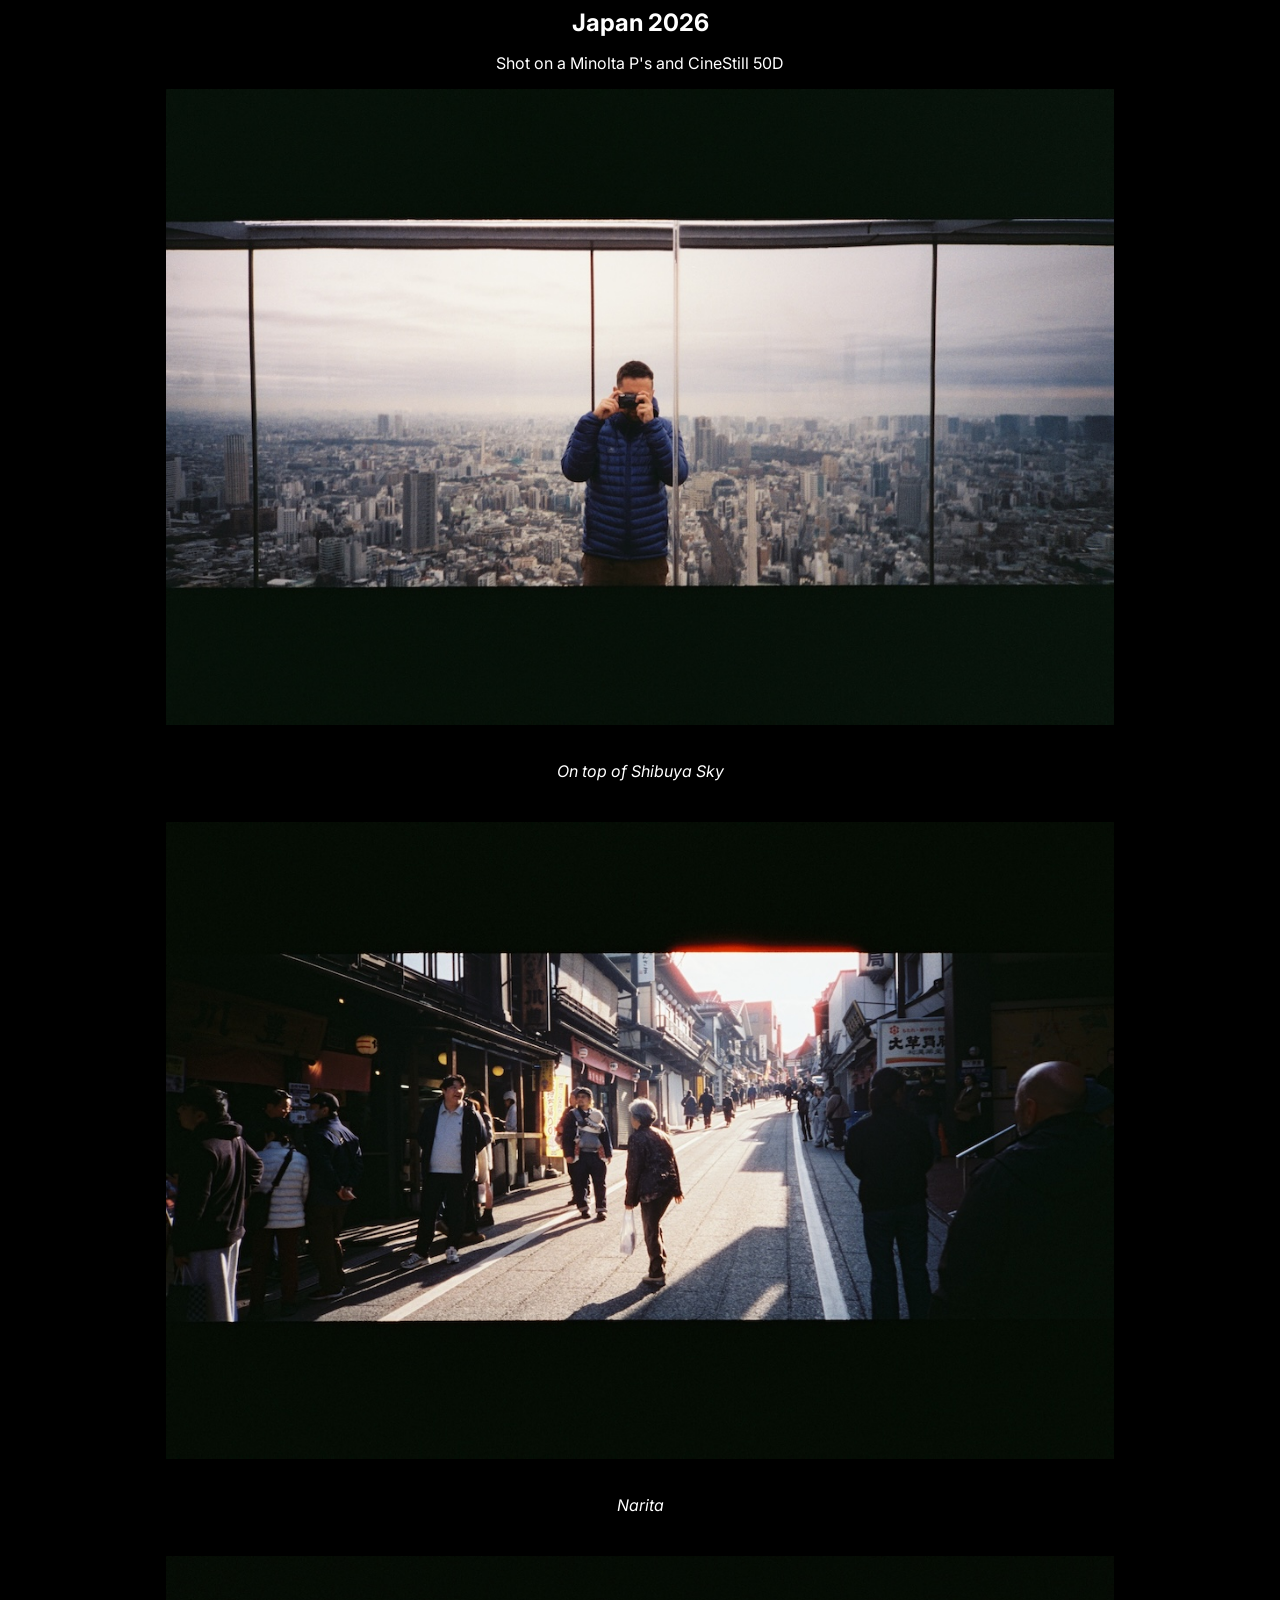
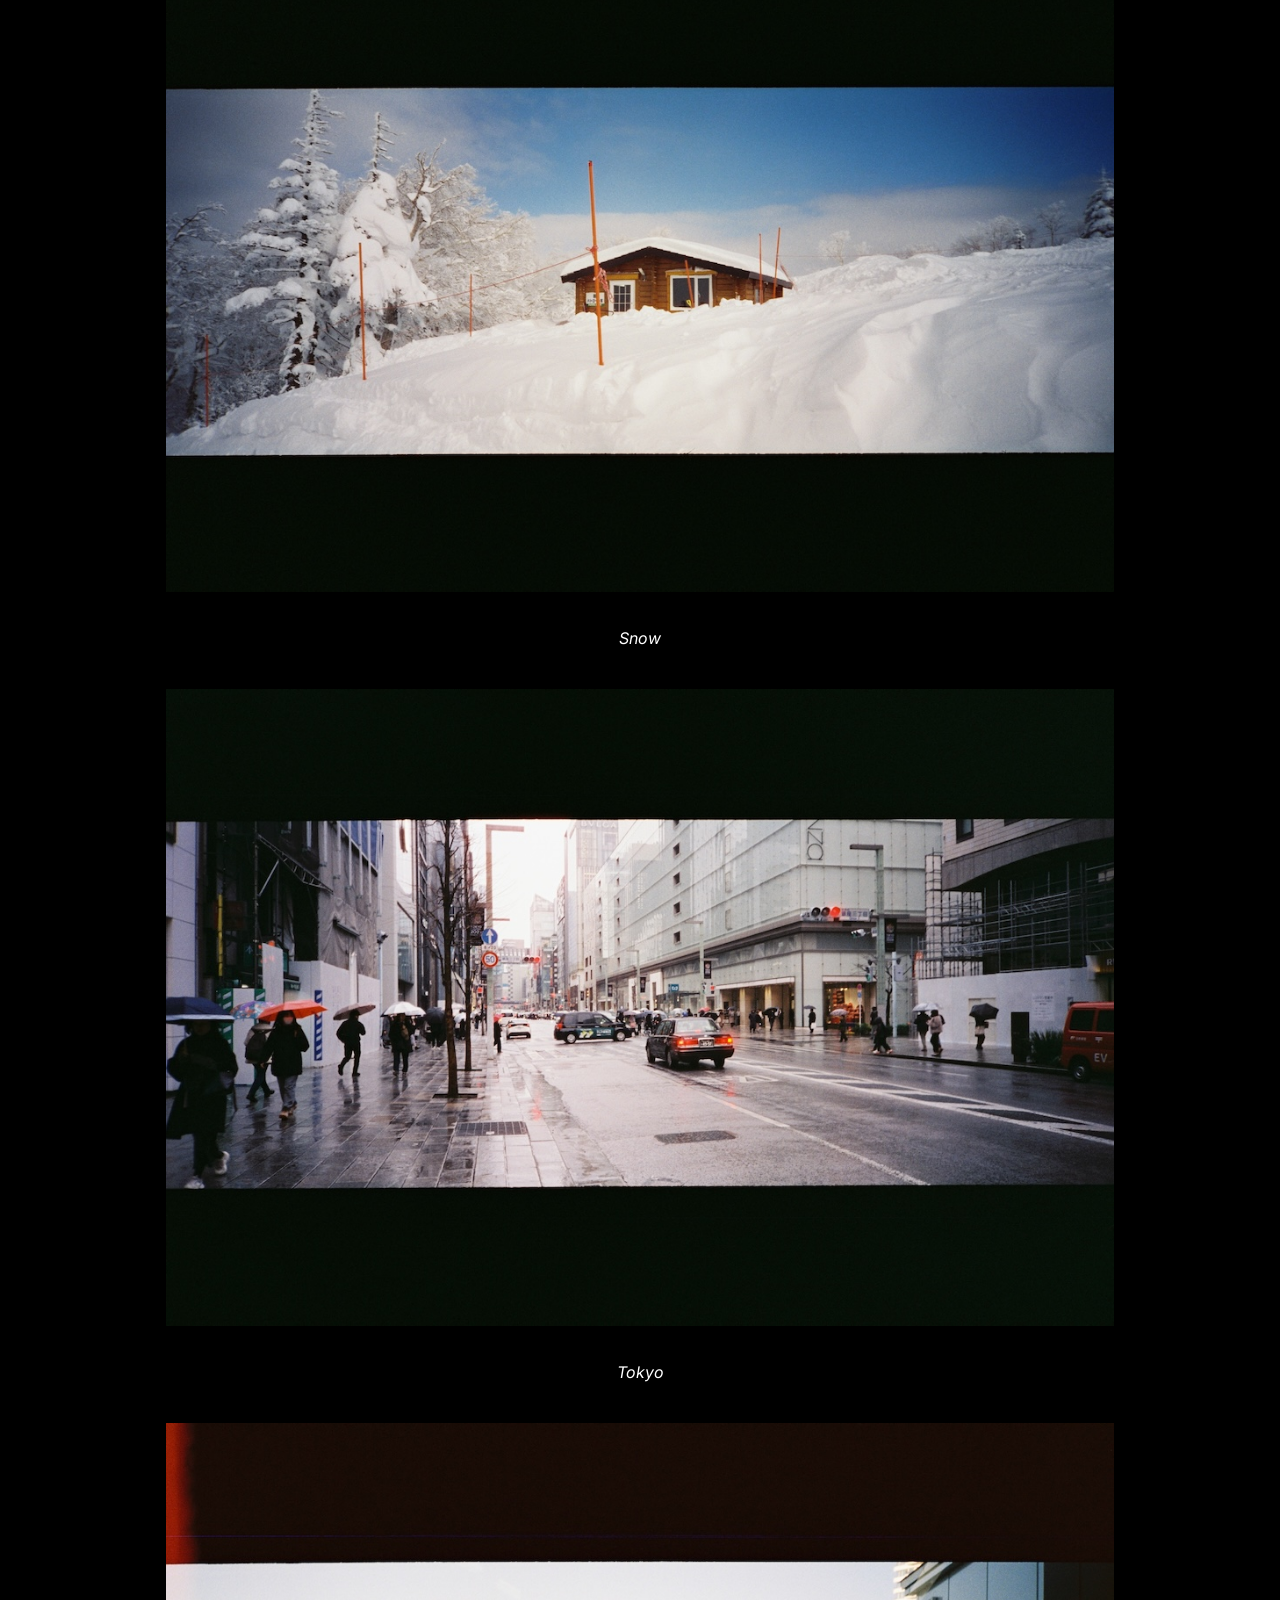
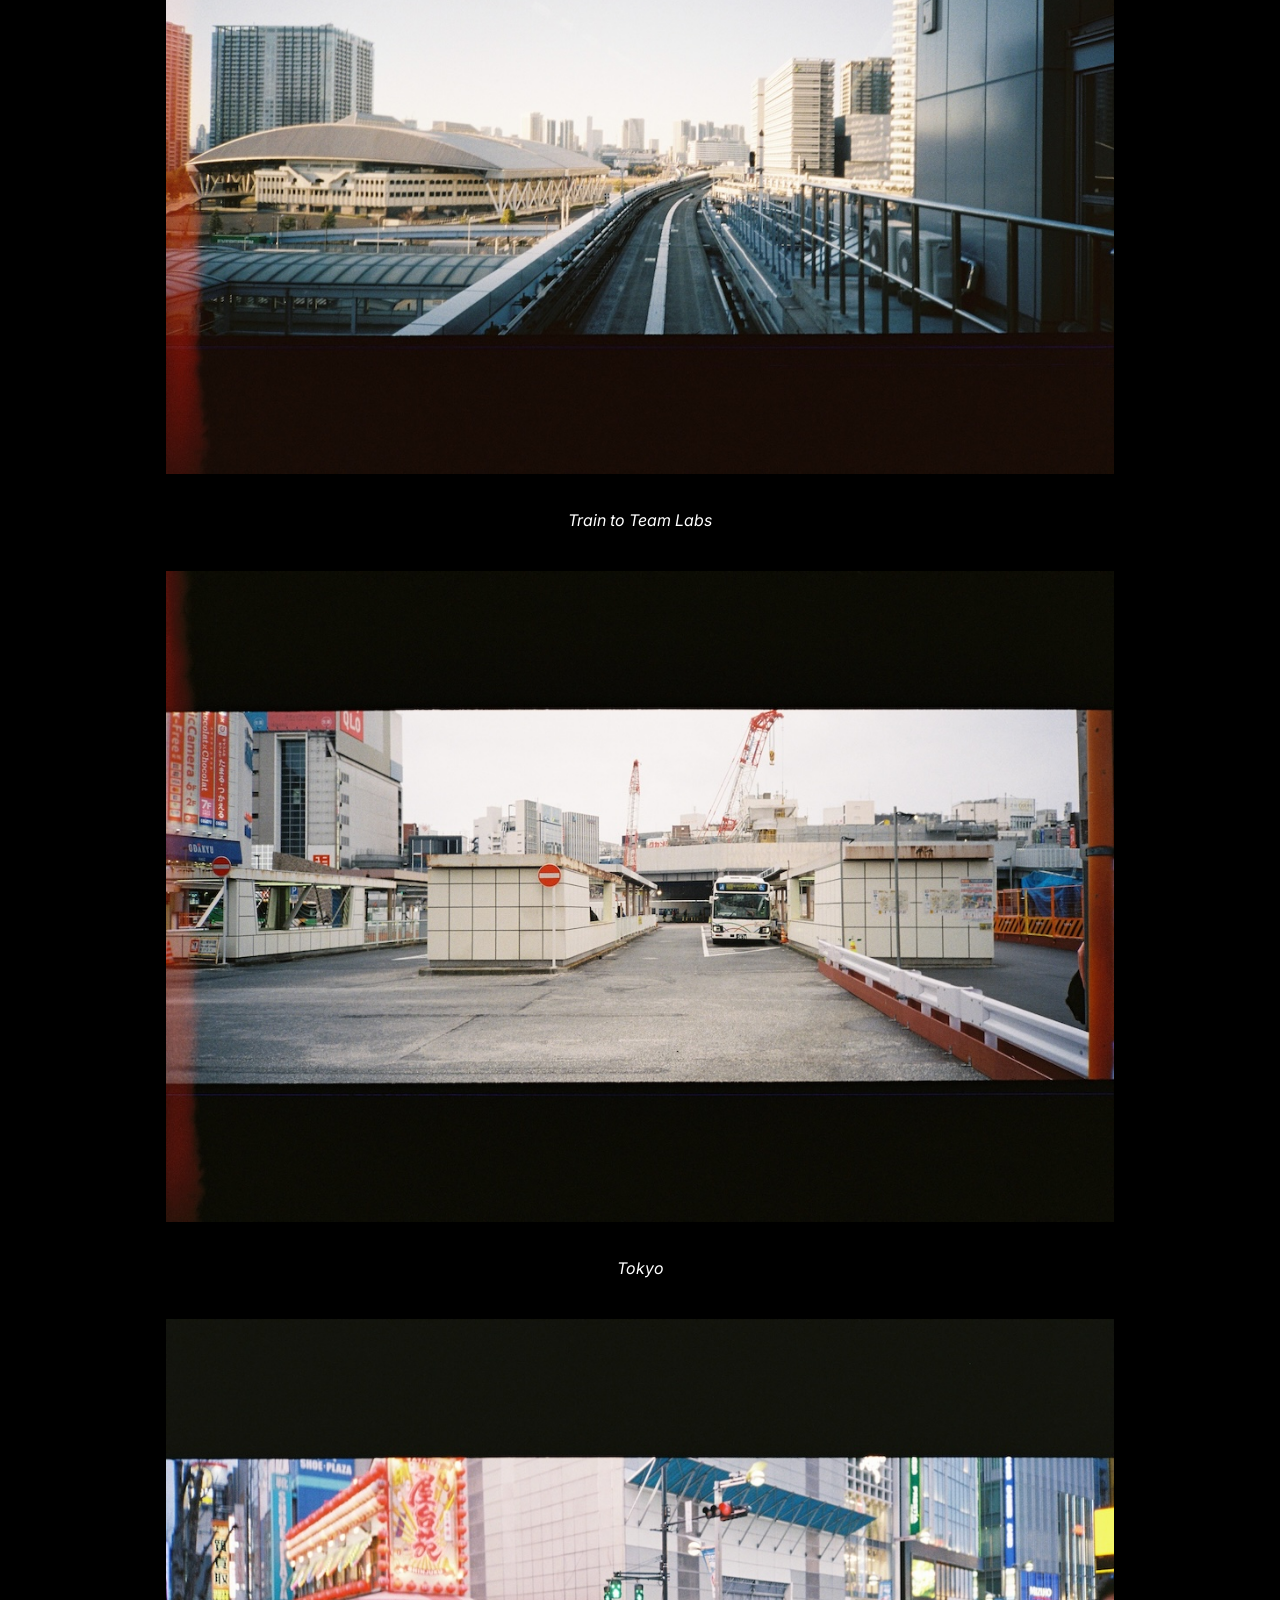
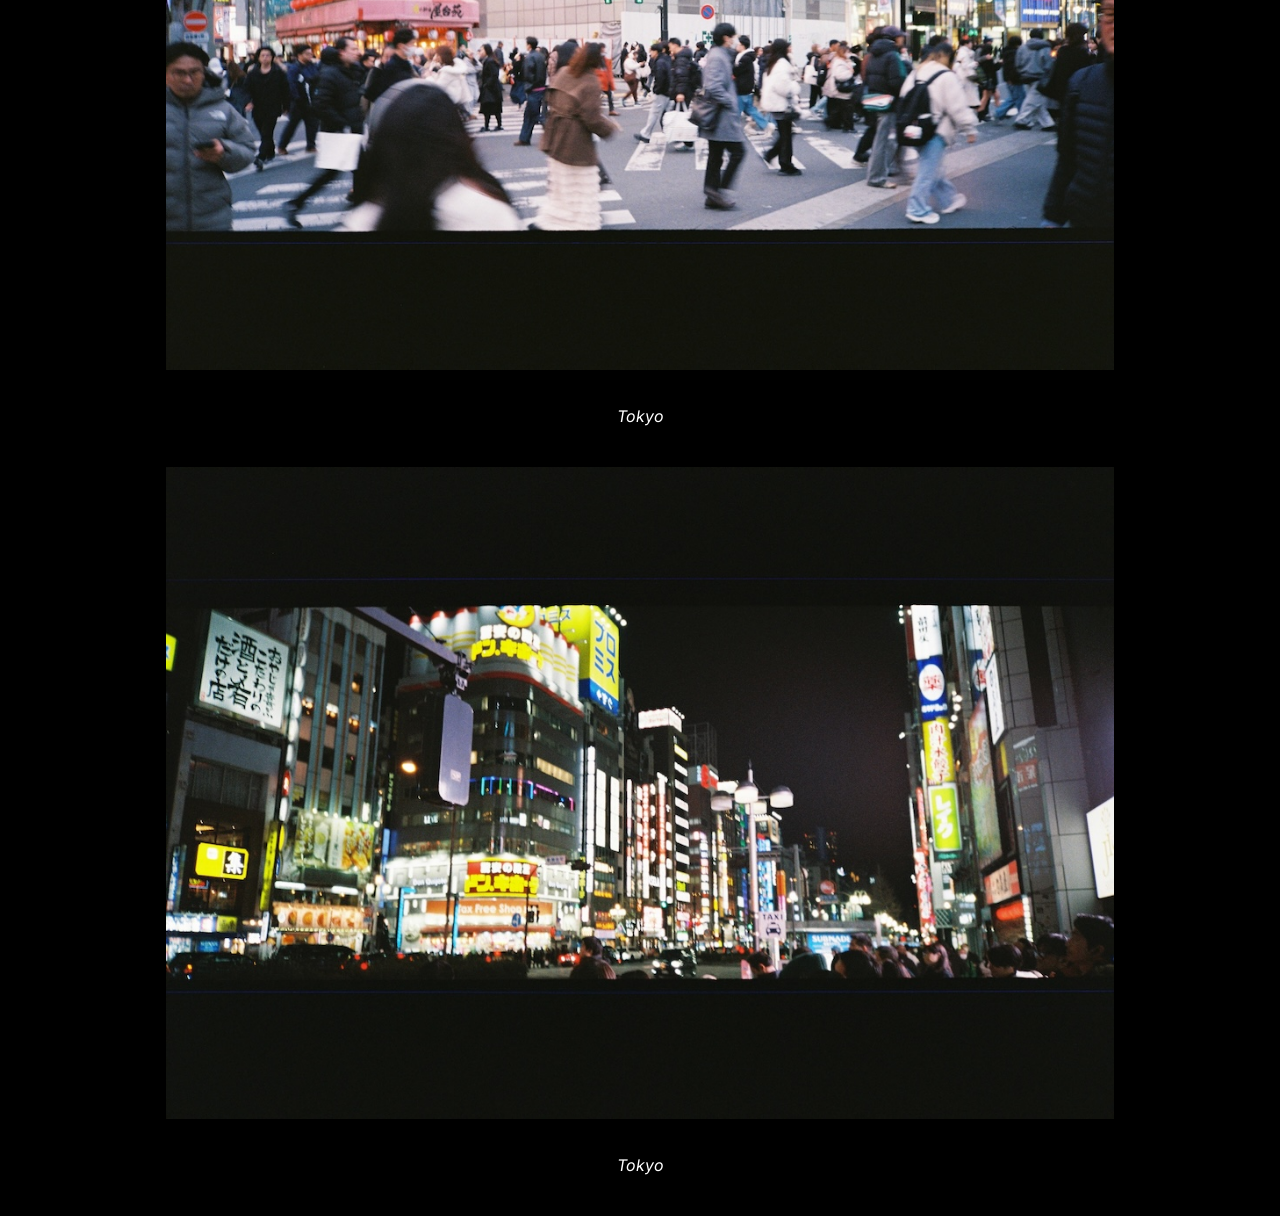
==== commit 9cc10cf0: "Update japan2026.html image widths" ====
--- a/japan2026.html
+++ b/japan2026.html
@@ -18,21 +18,21 @@
         <div align="center">
             <h1>Japan 2026</h1>
             <p>Shot on a Minolta P's and CineStill 50D</p>
-            <img width="95%" src="japan2026/japan1.JPG" />
+            <img width="75%" src="japan2026/japan1.JPG" />
             <p class="caption-white">On top of Shibuya Sky</p>
-            <img width="95%" src="japan2026/japan2.JPG" />
+            <img width="75%" src="japan2026/japan2.JPG" />
             <p class="caption-white">Narita</p>
-            <img width="95%" src="japan2026/japan3.JPG" />
+            <img width="75%" src="japan2026/japan3.JPG" />
             <p class="caption-white">Snow</p>
-            <img width="95%" src="japan2026/japan4.JPG" />
+            <img width="75%" src="japan2026/japan4.JPG" />
             <p class="caption-white">Tokyo</p>
-            <img width="95%" src="japan2026/japan5.JPG" />
+            <img width="75%" src="japan2026/japan5.JPG" />
             <p class="caption-white">Train to Team Labs</p>
-            <img width="95%" src="japan2026/japan6.JPG" />
+            <img width="75%" src="japan2026/japan6.JPG" />
             <p class="caption-white">Tokyo</p>
-            <img width="95%" src="japan2026/japan7.JPG" />
+            <img width="75%" src="japan2026/japan7.JPG" />
             <p class="caption-white">Tokyo</p>
-            <img width="95%" src="japan2026/japan8.JPG" />
+            <img width="75%" src="japan2026/japan8.JPG" />
             <p class="caption-white">Tokyo</p>
     </body>
     </div>
--- a/styles.css
+++ b/styles.css
@@ -2,14 +2,12 @@
 h1 {
   font-family: "Inter", sans-serif;
   font-optical-sizing: auto;
-  font-weight: <weight>;
   font-style: normal;
   font-size: 24px;
 }
 p, th, td {
   font-family: "Inter", sans-serif;
   font-optical-sizing: auto;
-  font-weight: <weight>;
   font-style: normal;
 }
 
